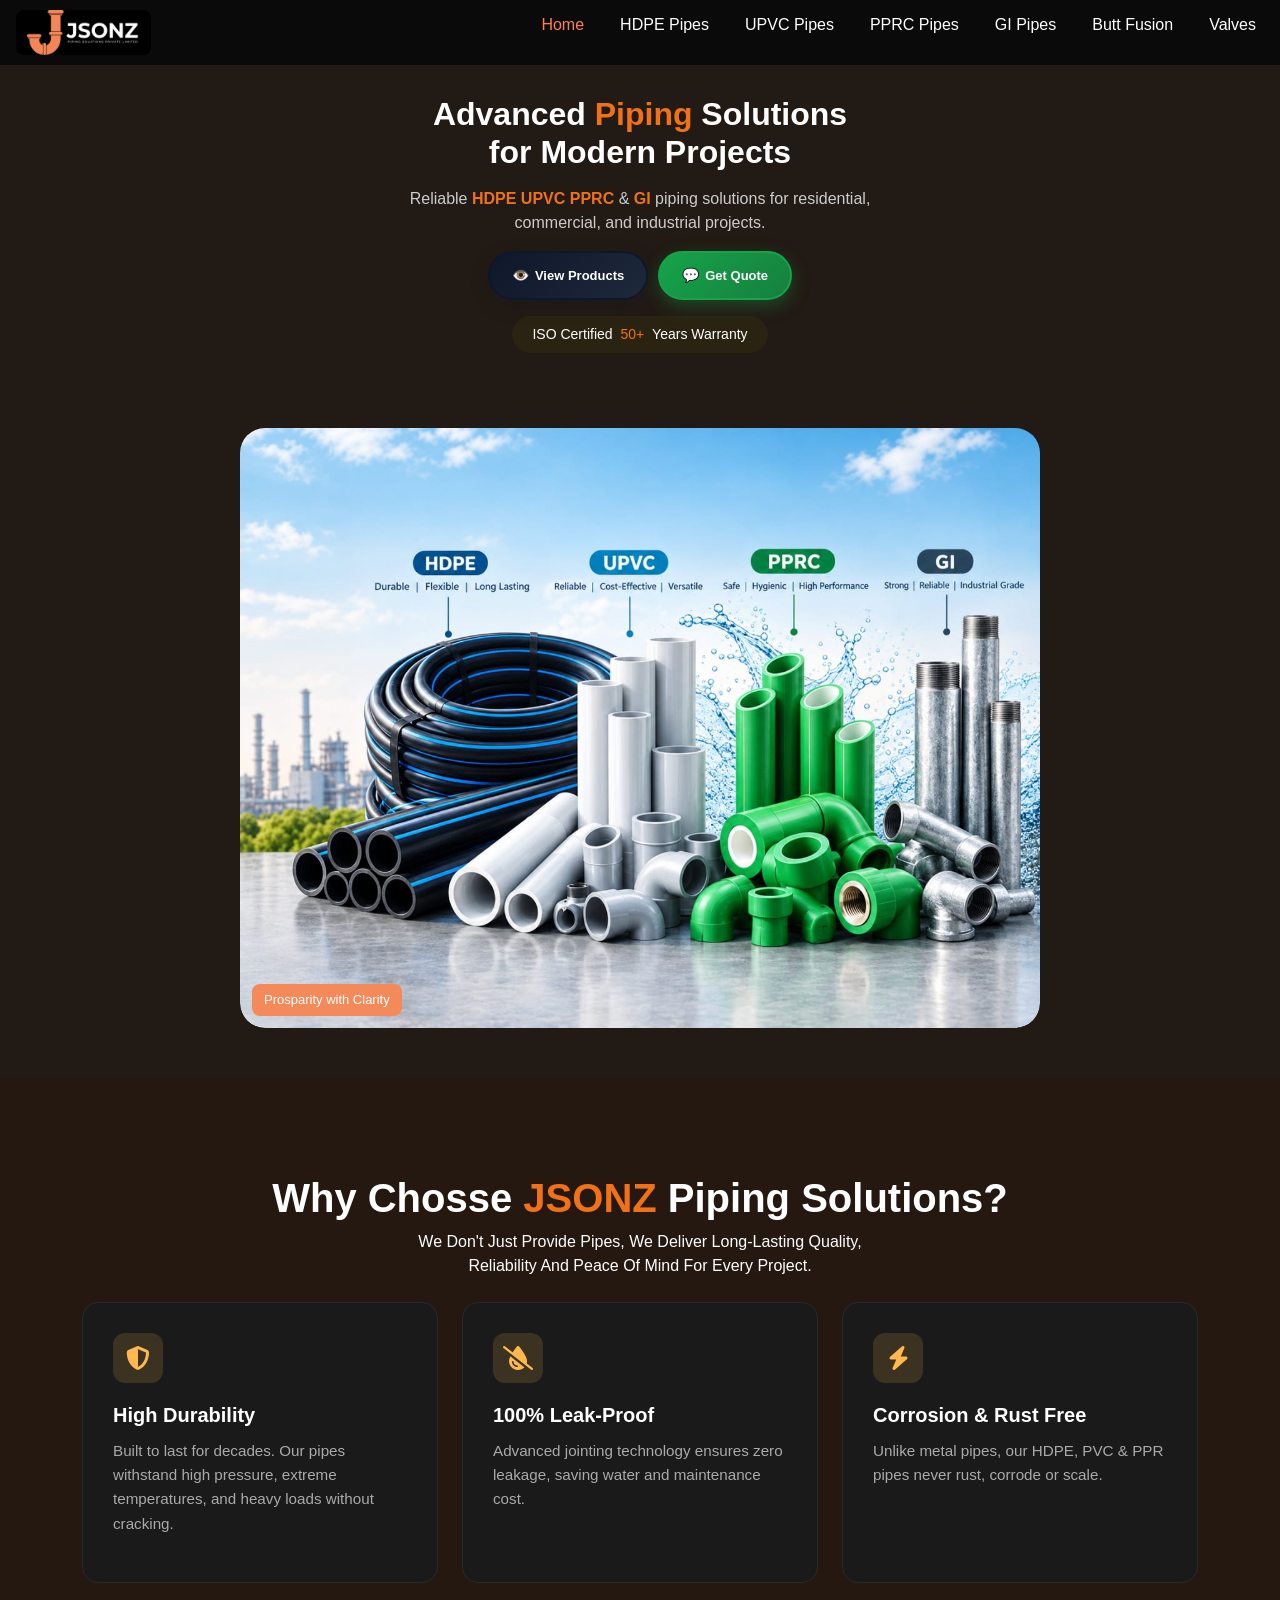
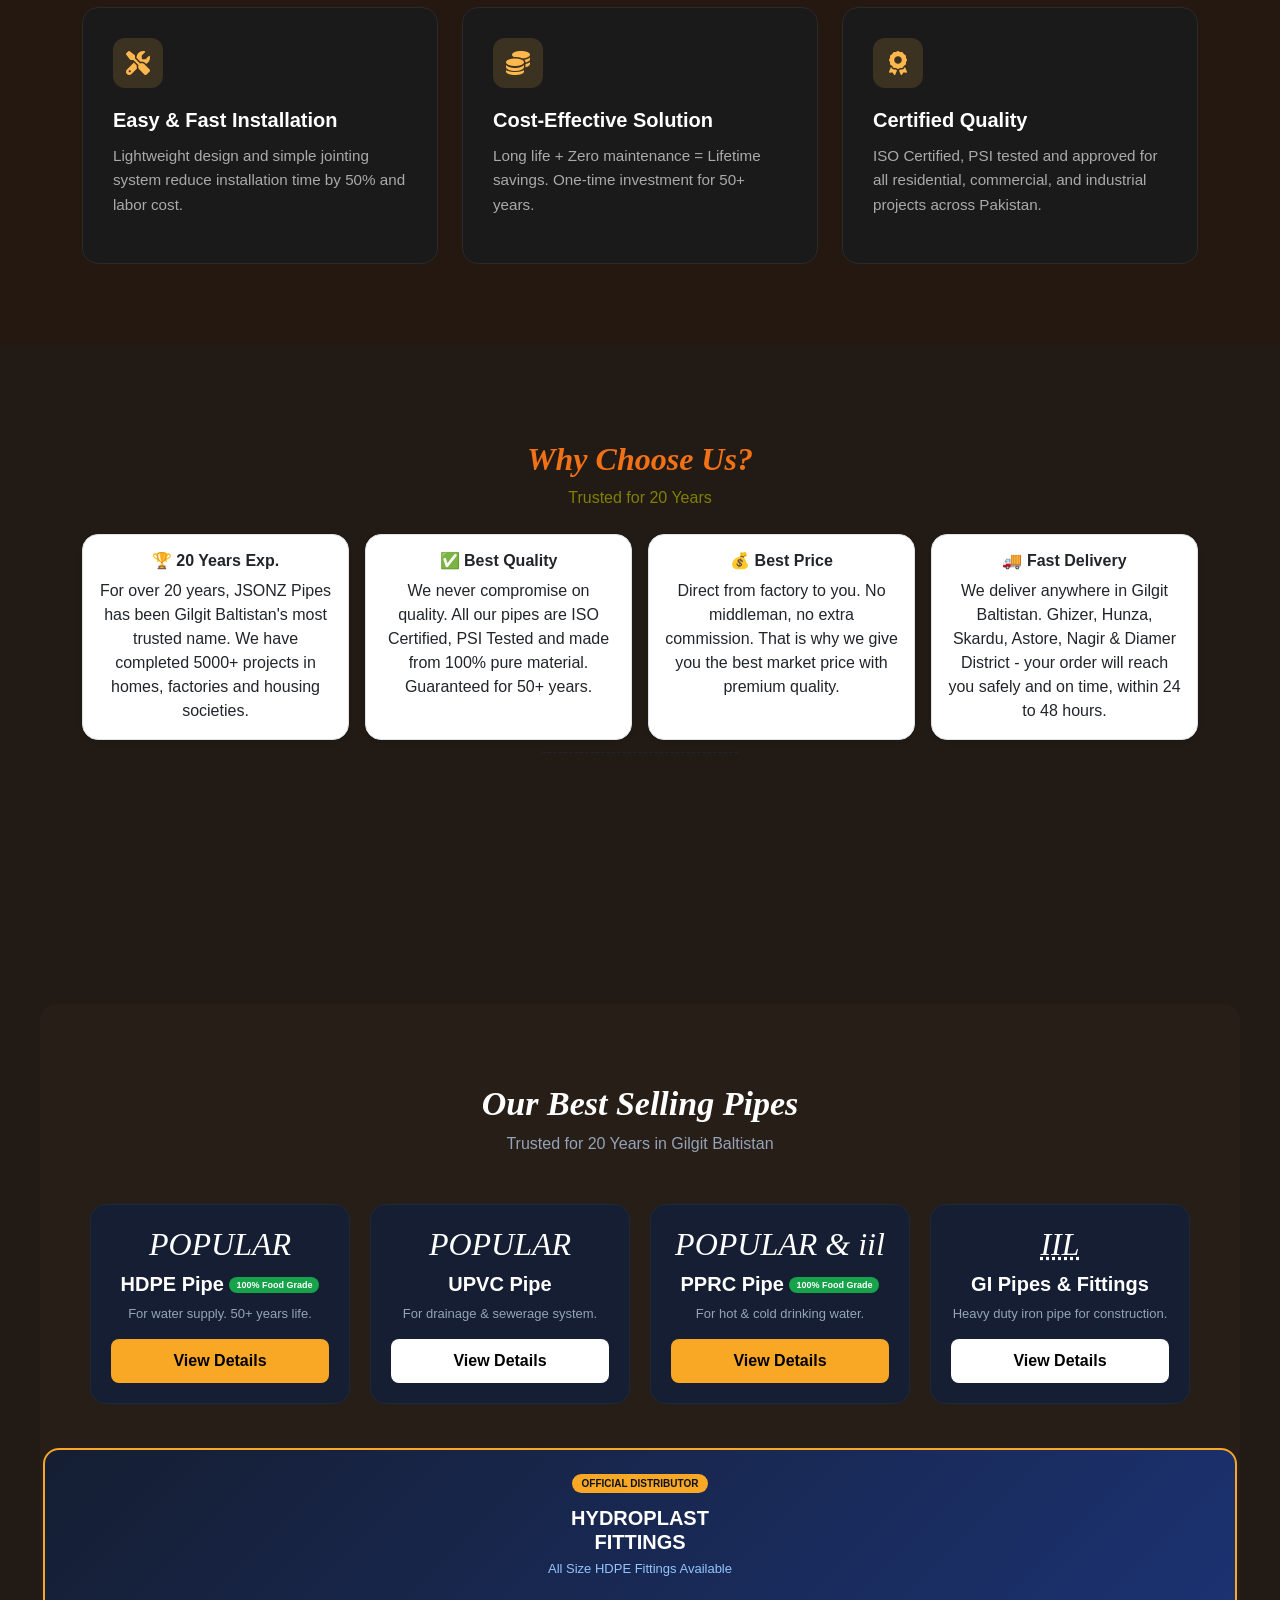
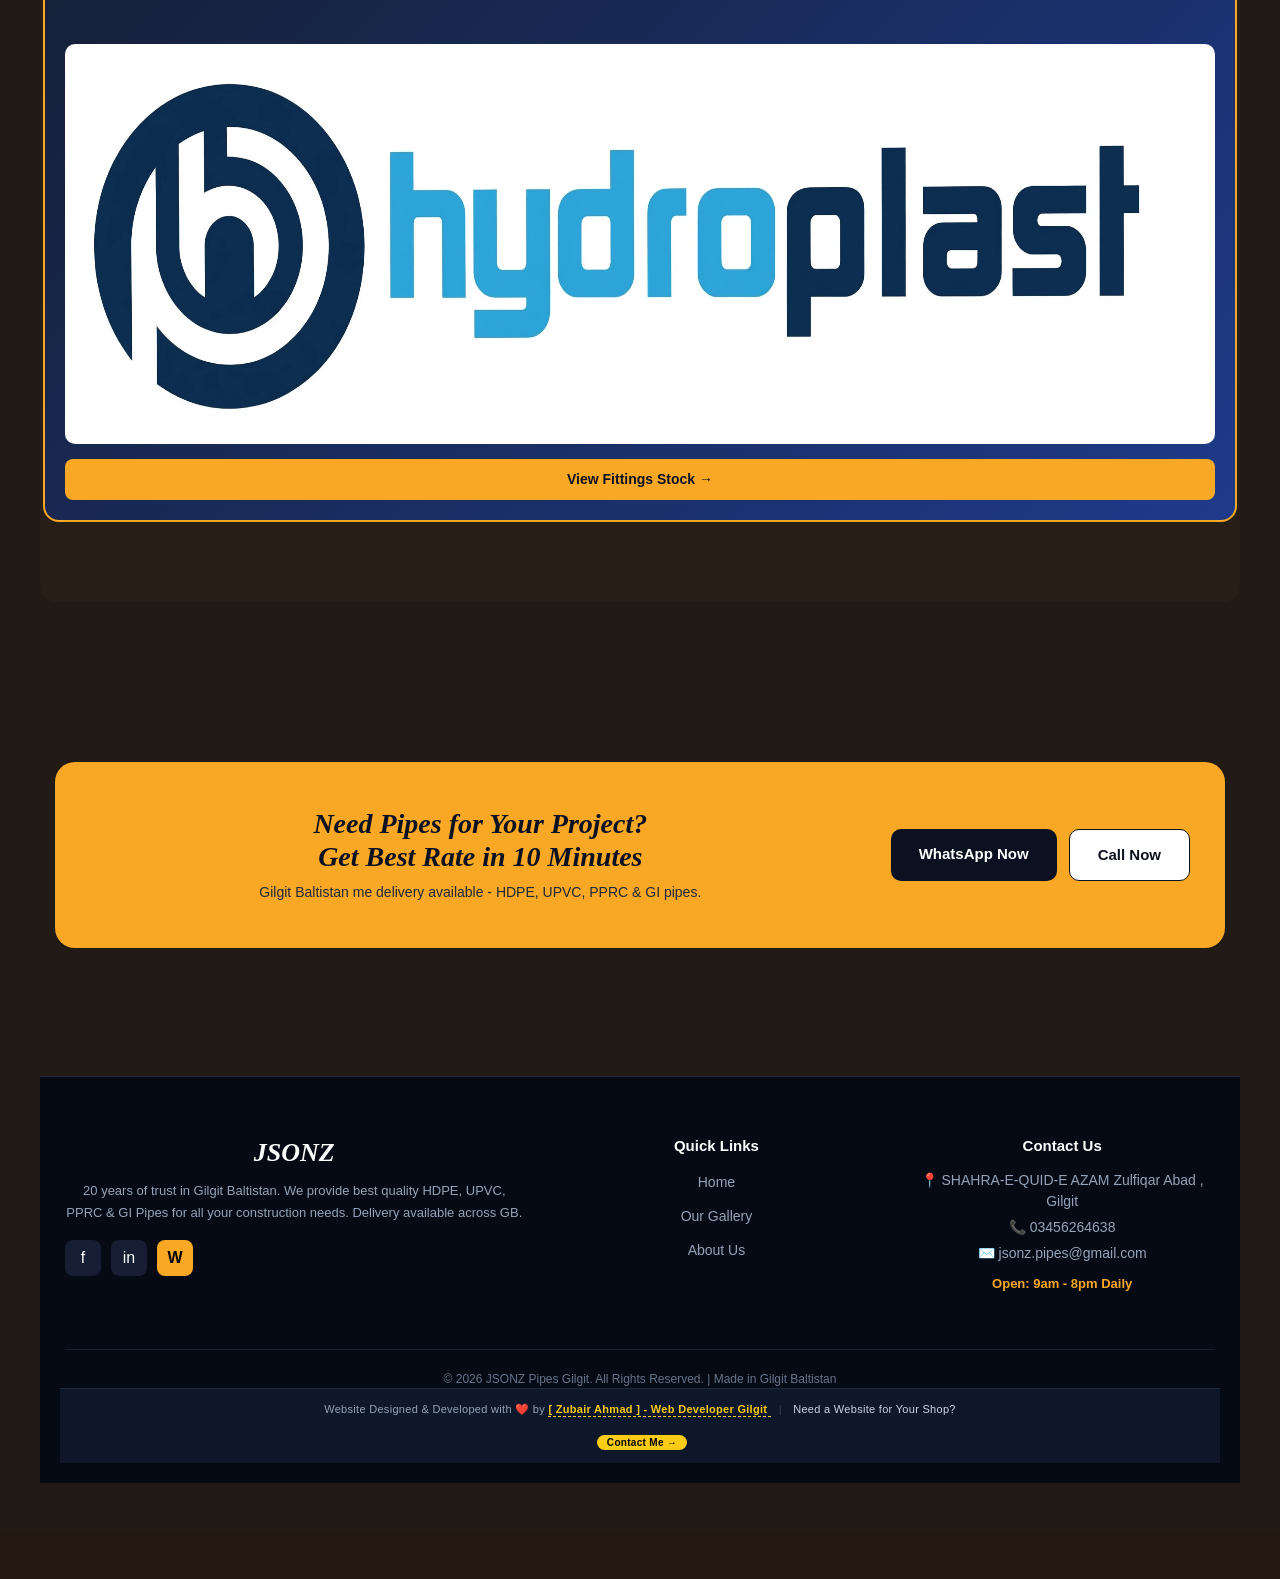
==== index.html @ 609b6e07 "fixed nav links and some images change" ====
<!DOCTYPE html>
<html lang="en">
<head>
  <meta charset="UTF-8">
  <meta name="viewport" content="width=device-width, initial-scale=1.0">
  <title>JSONZ Pipes - Advanced Piping Solutions Gilgit</title>
  <link href="https://cdn.jsdelivr.net/npm/bootstrap@5.3.8/dist/css/bootstrap.min.css" rel="stylesheet">
  <link rel="stylesheet" href="https://cdnjs.cloudflare.com/ajax/libs/font-awesome/6.5.1/css/all.min.css">
  <link rel="stylesheet" href="style.css">
</head>
<body>

  <!-- NAVBAR - FIXED -->
  <nav class="navbar">
    <div class="logo">
      <img src="images/logo2.jpg" alt="JSONZ Logo">
    </div>
    <button class="menu-btn" id="menuBtn">☰</button>
    <ul class="nav-links" id="navLinks">
      <li><a href="home-page.html" class="active">Home</a></li>
      <li><a href="HDPE.html">HDPE Pipes</a></li>
      <li><a href="UPVC.html">UPVC Pipes</a></li>
      <li><a href="pprc.html">PPRC Pipes</a></li>
      <li><a href="GI-pipes.html">GI Pipes</a></li>
      <li><a href="buttfussion.html">Butt Fusion</a></li>
      <li><a href="valves.html">Valves</a></li>
    </ul>
  </nav>

  <!-- HERO SECTION -->
  <main class="main1">
    <section class="hero-section text-center mx-auto">
      <h1>Advanced <span>Piping</span> Solutions <br> for Modern Projects</h1>
      <p class="lead" id="para">Reliable <span>HDPE UPVC PPRC</span> & <span>GI</span> piping solutions for residential, <br> commercial, and industrial projects.</p>
      
      <div class="btn-group">
        <a href="products.html" class="btn-view">View Products</a>
        <a href="https://wa.me/923456264638?text=Get%20Quote%20Gilgit" class="btn-quote">Get Quote</a>
      </div>

      <div class="sassland1">ISO Certified <span> 50+ </span> Years Warranty</div>

      <div class="hero-image-box mx-auto">
        <img src="/images/piping p.jpeg" alt="JSONZ Pipes" class="img-fluid">
        <span class="hero-badge">Prosparity with Clarity</span>
      </div>
    </section>
  </main>

  <!-- WHY CHOOSE JSONZ -->
  <section class="py-5" style="background-color: #241810;">
    <h1 class="my-heading text-center mt-5 ">Why Chosse <span>JSONZ </span> Piping Solutions?</h1>
    <p class="my-text text-center">We Don't Just Provide Pipes, We Deliver Long-Lasting Quality, <br>Reliability And Peace Of Mind For Every Project.</p>

    <div class="container mt-4">
      <div class="row g-4">
        <div class="col-md-6 col-lg-4"><div class="feature-card"><div class="icon-box"><i class="fa-solid fa-shield-halved"></i></div><h3>High Durability</h3><p>Built to last for decades. Our pipes withstand high pressure, extreme temperatures, and heavy loads without cracking.</p></div></div>
        <div class="col-md-6 col-lg-4"><div class="feature-card"><div class="icon-box"><i class="fa-solid fa-droplet-slash"></i></div><h3>100% Leak-Proof</h3><p>Advanced jointing technology ensures zero leakage, saving water and maintenance cost.</p>
      </div></div>

        <div class="col-md-6 col-lg-4"><div class="feature-card"><div class="icon-box"><i class="fa-solid fa-bolt"></i></div><h3>Corrosion & Rust Free</h3><p>Unlike metal pipes, our HDPE, PVC & PPR pipes never rust, corrode or scale.</p></div></div>
  
    <div class="col-md-6 col-lg-4">
      <div class="feature-card">
        <div class="icon-box"><i class="fa-solid fa-screwdriver-wrench"></i></div>
        <h3 class="text-start">Easy & Fast Installation</h3>
        <p class="text-start">Lightweight design and simple jointing system reduce installation time by 50% and labor cost.</p>
      </div>
    </div>

    <!-- Card 5 -->
    <div class="col-md-6 col-lg-4">
      <div class="feature-card">
        <div class="icon-box"><i class="fa-solid fa-coins"></i></div>
        <h3 class="text-start">Cost-Effective Solution</h3>
        <p class="text-start">Long life + Zero maintenance = Lifetime savings. One-time investment for 50+ years.</p>
      </div>
    </div>

    <!-- Card 6 -->
    <div class="col-md-6 col-lg-4">
      <div class="feature-card">
        <div class="icon-box"><i class="fa-solid fa-award"></i></div>
        <h3 class="text-start">Certified Quality</h3>
        <p class="text-start">ISO Certified, PSI tested and approved for all residential, commercial, and industrial projects across Pakistan.</p>
      </div>
    </div>

  </div>
</div>




    

<!-- WHY CHOOSE US - Ab bilkul iske neeche aayega -->
 <!-- <div class="p-3 mb-2 bg-body-secondary"> -->
  <main class="mainn">
    <section class="my-5 text-center  rounded-pill mx-auto ">
<div class="container mt-5">
  <div class="text-center mb-4">
    <h2 class="fw-bold" style="color: #f17116;">Why Choose Us?</h2>
    <p class="text-mute" style="color: olive;">Trusted for 20 Years</p>
  </div>
    <div class="row g-3 text-center">
    <div class="col-6 col-md-3"><div class="p-3 border rounded-4 shadow-sm bg-white h-100"><h6 style="font-weight: bold; font-family: inherit">🏆 20 Years Exp.</h6>For over 20 years, JSONZ Pipes has been Gilgit Baltistan's most trusted name. We have completed 5000+ projects in homes, factories and housing societies.</div></div>
    <div class="col-6 col-md-3"><div class="p-3 border rounded-4 shadow-sm bg-white h-100"><h6 style="font-weight: bold; font-family: inherit;">✅ Best Quality</h6>We never compromise on quality. All our pipes are ISO Certified, PSI Tested and made from 100% pure material. Guaranteed for 50+ years.</div></div>
    <div class="col-6 col-md-3"><div class="p-3 border rounded-4 shadow-sm bg-white h-100"><h6 style="font-weight: bold; font-family: inherit;"> 💰 Best Price</h6> Direct from factory to you. No middleman, no extra commission. That is why we give you the best market price with premium quality.</div></div>
    <div class="col-6 col-md-3" ><div class="p-3 border rounded-4 shadow-sm bg-white h-100"><h6 style="font-weight: bold; font-family: inherit;">🚚 Fast Delivery</h6>We deliver anywhere in Gilgit Baltistan. Ghizer, Hunza, Skardu, Astore, Nagir & Diamer District - your order will reach you safely and on time, within 24 to 48 hours.</div></div>
  </div>
</div>

</div> 
</div>
</div>

-------------------------------------
<div id="hello">

<!-- ======= JSONZ Products Section - DARK PREMIUM ======= -->
<div style="width:100%; display:block; clear:both;"></div>

<section style="width:100%; display:block; background:#271e17; padding:80px 0; clear:both; border-radius: 1em;">
  <div class="container" style="max-width:1200px; margin:auto; padding:0 15px;">
    <div class="text-center mb-5">
      <h2 style="font-weight:800; font-size:34px; color:#FFFFFF;">Our Best Selling Pipes</h2>
      <p style="color:#94A3B8;">Trusted for 20 Years in Gilgit Baltistan</p>
    </div>

    <div class="row g-4" style="display:flex; flex-wrap:wrap; gap:20px; justify-content:center;">
      
      <!-- 1. HDPE -->
      <div style="width:260px; background:#151E32; border:1px solid #1E293B; border-radius:16px; padding:20px; text-align:center;">
         <h2 style="color: white;">POPULAR</h2>
        <h5 style="font-weight:700; color:white;">HDPE Pipe <span style="background:#16A34A; color:white; font-size:9px; padding:3px 7px;
         border-radius:20px; vertical-align:middle;">100% Food Grade</span></h5>
        <p style="font-size:13px; color:#94A3B8;">For water supply. 50+ years life.</p>
        <a href="HDPE.html" style="background:#F9A825; padding:10px; display:block; text-decoration:none; color:black; border-radius:8px; font-weight:700; margin-top:15px;">View Details</a>
      </div>

      <!-- 2. PVC -->
      <div style="width:260px; background:#151E32; border:1px solid #1E293B; border-radius:16px; padding:20px; text-align:center;">
        <H2 style="color: white;">POPULAR</H2>
        <h5 style="font-weight:700; color:white;">UPVC Pipe</h5>
        <p style="font-size:13px; color:#94A3B8;">For drainage & sewerage system.</p>
        <a href="UPVC.html" style="background:#FFFFFF; padding:10px; display:block; text-decoration:none; color:black; border-radius:8px; font-weight:700; margin-top:15px;">View Details</a>
      </div>

      <!-- 3. PPR -->
      <div style="width:260px; background:#151E32; border:1px solid #1E293B; border-radius:16px; padding:20px; text-align:center;">
        <h2 style="color: white;">POPULAR & iil</h2>
        <h5 style="font-weight:700; color:white;">PPRC Pipe <span style="background:#16A34A; color:white; font-size:9px; padding:3px 7px; border-radius:20px; vertical-align:middle;">100% Food Grade</span></h5>
        <p style="font-size:13px; color:#94A3B8;">For hot & cold drinking water.</p>
        <a href="pprc.html" style="background:#F9A825; padding:10px; display:block; text-decoration:none; color:black; border-radius:8px; font-weight:700; margin-top:15px;">View Details</a>
      </div>

      <!-- 4. GI -->
      <div style="width:260px; background:#151E32; border:1px solid #1E293B; border-radius:16px; padding:20px; text-align:center;">
        <h2 style="color: white;"> <abbr title="International Industries Limited">IIL</abbr></h2>
        <h5 style="font-weight:700; color:white;"> GI Pipes & Fittings</h5>
        <p style="font-size:13px; color:#94A3B8;"> Heavy duty iron pipe for construction. <br> </p>
        <a href="GI-pipes.html" style="background:#FFFFFF; padding:10px; display:block; text-decoration:none; color:black; border-radius:8px; font-weight:700; margin-top:15px;">View Details</a>
        </div>

        <!-- ===== 5th Card - Hydroplast Distributor ===== -->
<div style="background:linear-gradient(135deg, #151E32, #1E3A8A); border:2px solid #F9A825; border-radius:16px; padding:20px; min-width:250px; flex:1;">
  <span style="background:#F9A825; color:#0B1120; padding:4px 10px; border-radius:20px; font-size:10px; font-weight:900;">OFFICIAL DISTRIBUTOR</span>
  <h3 style="color:white; margin:12px 0 5px 0; font-weight:900; font-size:20px;">HYDROPLAST<br>FITTINGS</h3>
  <p style="color:#93C5FD; font-size:13px; margin:0 0 15px 0;">All Size HDPE Fittings Available</p>
  
  <img src="/images/hydroplast logo.jpg" style="width:100%; border-radius:10px; margin-bottom:15px;">

  <a href="hydroplast.html" style="background:#F9A825; color:#0B1120; padding:10px 20px; border-radius:8px; text-decoration:none; font-weight:900; font-size:14px; display:block; text-align:center;">
    View Fittings Stock →
  </a>
</div>
      </div>

    </div>
  </div>

<!-- ======= JSONZ CTA Banner - Before Footer ======= -->
<section style="background:#F9A825; padding:45px 20px; margin:10rem 15px 0 15px; border-radius:20px;">
  <div style="max-width:1100px; margin:auto; display:flex; flex-wrap:wrap; align-items:center; justify-content:space-between; gap:20px;">
    
    <div style="flex:1; min-width:280px;">
      <h2 style="font-weight:900; font-size:28px; color:#0B1120; margin:0 0 8px 0; line-height:1.2;">
        Need Pipes for Your Project?<br>Get Best Rate in 10 Minutes
      </h2>
      <p style="color:#1F2937; font-size:14px; margin:0; font-weight:500;">
        Gilgit Baltistan me delivery available - HDPE, UPVC, PPRC & GI pipes.
      </p>
    </div>

    <div style="display:flex; gap:12px; flex-wrap:wrap;">
      <a href="https://wa.me/923456264638" target="_blank" style="background:#0B1120; color:white; padding:14px 28px; border-radius:10px; text-decoration:none; font-weight:700; font-size:15px; display:inline-block;">
        WhatsApp Now
      </a>
      <a href="tel:+923456264638" style="background:white; color:#0B1120; padding:14px 28px; border-radius:10px; text-decoration:none; font-weight:700; font-size:15px; display:inline-block; border:1px solid #0B1120;">
        Call Now
      </a>
    </div>

  </div>
</section>


 <!-- ======= JSONZ FOOTER - Final ======= -->
<footer style="background:#060A14; padding:60px 20px 20px 20px; margin-top:8rem; border-top:1px solid #1E293B;">
  <div style="max-width:1150px; margin:auto; display:flex; flex-wrap:wrap; gap:40px; justify-content:space-between;">
    
    <!-- 1. Logo & About -->
    <div style="flex:1.5; min-width:280px;">
      <h2 style="color:white; font-weight:900; font-size:26px; margin:0;">JSONZ<span style="color:#F9A825;"></span></h2>
      <p style="color:#94A3B8; font-size:13px; margin-top:12px; line-height:1.7;">
        20 years of trust in Gilgit Baltistan. We provide best quality HDPE, UPVC, PPRC & GI Pipes for all your construction needs. Delivery available across GB.
      </p>
      <div style="margin-top:15px; display:flex; gap:10px;">
        <a href="#" style="width:36px; height:36px; background:#151E32; border-radius:8px; display:flex; align-items:center; justify-content:center; color:white; text-decoration:none;">f</a>
        <a href="#" style="width:36px; height:36px; background:#151E32; border-radius:8px; display:flex; align-items:center; justify-content:center; color:white; text-decoration:none;">in</a>
        <a href="https://wa.me/923456264638" style="width:36px; height:36px; background:#F9A825; border-radius:8px; display:flex; align-items:center; justify-content:center; color:black; text-decoration:none; font-weight:bold;">W</a>
      </div>
    </div>

    <!-- 2. Quick Links -->
    <div style="flex:1; min-width:150px;">
      <h4 style="color:white; font-weight:700; font-size:15px; margin-bottom:15px;">Quick Links</h4>
      <ul style="list-style:none; padding:0; margin:0;">
        <li style="margin-bottom:10px;"><a href="home-page.html" style="color:#94A3B8; text-decoration:none; font-size:14px;">Home</a></li>

        <li style="margin-bottom:10px;"><a href="ourgellery.html" style="color:#94A3B8; text-decoration:none; font-size:14px;">Our Gallery</a></li>
        <li style="margin-bottom:10px;"><a href="aboutus.html" style="color:#94A3B8; text-decoration:none; font-size:14px;">About Us</a></li>
      </ul>
    </div>

    <!-- 3. Contact -->
    <div style="flex:1; min-width:200px;">
      <h4 style="color:white; font-weight:700; font-size:15px; margin-bottom:15px;">Contact Us</h4>
      <p style="color:#94A3B8; font-size:14px; margin:5px 0;">📍 SHAHRA-E-QUID-E AZAM Zulfiqar Abad , Gilgit</p>
      <p style="color:#94A3B8; font-size:14px; margin:5px 0;">📞 03456264638</p>
      <p style="color:#94A3B8; font-size:14px; margin:5px 0;">✉️ jsonz.pipes@gmail.com</p>
      <p style="color:#F9A825; font-size:13px; margin-top:10px; font-weight:600;">Open: 9am - 8pm Daily</p>
    </div>

  </div>

  <!-- Bottom Copyright -->
  <div style="max-width:1150px; margin:40px auto 0 auto; padding-top:20px; border-top:1px solid #151E32; text-align:center;">
    <p style="color:#64748B; font-size:12px; margin:0;">© 2026 JSONZ Pipes Gilgit. All Rights Reserved. | Made in Gilgit Baltistan</p>
  </div>
  <!-- DEVELOPER CREDIT - PROFESSIONAL & SMALL - J SONS TRADERS -->
<div style="background:#0f172a; border-top:1px solid #1e293b; padding:12px 20px; text-align:center; font-family:Inter,sans-serif;">
  
  <p style="font-size:11px; color:#94a3b8; margin:0; letter-spacing:0.3px;">
    Website Designed & Developed with ❤️ by 
    <a href="https://wa.me/923554397996" target="_blank" style="color:#facc15; font-weight:800; text-decoration:none; border-bottom:1px dashed #facc15; padding-bottom:1px;">
      [ Zubair Ahmad ] - Web Developer Gilgit
    </a>
    <span style="margin:0 8px; color:#334155;">|</span>
    <span style="color:#cbd5e1;">Need a Website for Your Shop? 
      <br><br>
      <a href="https://wa.me/923554397996?text=Hellow%20Brother%20i%20need%20a%20%20responsive%20website%20%20" target="_blank" style="background:#facc15; color:black; padding:2px 10px; border-radius:20px; font-size:10px; font-weight:900; text-decoration:none; margin-left:4px;">
      Contact Me →
      </a>
    </span>
  </p>

</div>
</footer>
 </section>



  <script src="script.js"></script>
</body>
</html>
---- style.css ----
* {
  margin: 0;
  padding: 0;
  box-sizing: border-box;
}
html,
body {
    margin: 0;
    padding: 0;
    width: 100%;
    overflow-x: hidden;
}

body {
  font-family: Arial, sans-serif;
}




* {
  margin: 0;
  padding: 0;
  box-sizing: border-box;
}

body {
  padding-top: 65px; /* YE LINE SAB SE IMPORTANT HAI - Hero ko navbar se chipkayegi */
}



.logo img {
  height: 45px;
  width: auto;
  border-radius: 10px;
  margin-top: -1px;
}

.menu-btn {
  background: none;
  border: none;
  color: white;
  font-size: 30px;
  cursor: pointer;
}

/* Mobile menu */
.nav-links {
  display: none;
  position: absolute;
  top: 65px;
  left: 0;
  width: 100%;
  background-color: #333;
  list-style: none;
}

.nav-links li {
  text-align: center;
}

.nav-links a {
  display: block;
  padding: 15px;
  color: white;
  text-decoration: none;
}

.nav-links.active {
  display: block;
}

.hero {
  margin-top: 0; /* Mobile pe ab gap nahi aayega */
  background: white;
  min-height: 400px;
}

@media (min-width: 768px) {
  .menu-btn {
    display: none;
  }
  .nav-links {
    display: flex;
    position: static;
    width: auto;
    background: none;
    gap: 25px;
  }
  .nav-links a {
    padding: 8px;
  }
  .nav-links a:hover {
    color: #8b551f;
  }
}






h2{
    font-family: serif;
    font-style: oblique;
    /* margin-top: -10px; */
    

}


















       /* ===== RESET ===== */
* { margin: 0;
   padding: 0;
    box-sizing: border-box; }
html, body { width: 100%;
   overflow-x: hidden; }
body { font-family: Arial, sans-serif; 
  padding-top: 65px; 
  background: #fff; }

/* ===== NAVBAR - 100% MOBILE FIX ===== */
.navbar {
  height: 65px; width: 100%;
  background: #0a0a0a;
  display: flex; justify-content: space-between; align-items: center;
  position: fixed; top: 0; left: 0; z-index: 9999;
  padding: 0 16px;
}
.logo img 
{ height: 45px;
   width: auto; 
   border-radius: 8px;
    display: block; }
.menu-btn { background: none; border: none; color: white; font-size: 28px; cursor: pointer; }
.nav-links {
  display: none; position: absolute; top: 65px; left: 0;
  width: 100%; background: #1a1a1a; list-style: none; flex-direction: column;
  z-index: 9999 !important;
}
.nav-links.active { display: flex; }
.nav-links a { display: block; padding: 15px; color: white; text-decoration: none; text-align: center; border-bottom: 1px solid #2a2a2a; }
.nav-links a.active { color: coral; }

/* Desktop Navbar */
@media (min-width: 768px) {
  .menu-btn { display: none; }
  .nav-links { display: flex; position: static; width: auto; background: none; flex-direction: row; gap: 20px; }
  .nav-links a { border: none; padding: 8px; }
  .nav-links a:hover { color: #f17116; }
}

/* ===== HERO SECTION - NO GAP ===== */
.main1 { background: #221a14; padding: 30px 15px 50px 15px; }
.hero-section h1 { color: white; font-weight: 800; font-size: 32px; line-height: 1.2; }
.hero-section h1 span { color: #f17116; }
.hero-section .lead { color: #ccc; font-size: 16px; margin-top: 15px; }
.hero-section .lead span { color: #f17116; font-weight: 700; }

.btn-group { display: flex; gap: 12px; justify-content: center; margin: 20px 0; flex-wrap: wrap; }
.btn-view { background: white;
   color: #0a0a0a; 
   padding: 12px 24px;
    border-radius: 50px;
     text-decoration: none;
      font-weight: 700;
      z-index: 1;
    
    }
.btn-quote { background: #16a34a; 
  color: white;
   padding: 12px 24px; 
   border-radius: 50px; 
   text-decoration: none; 
   font-weight: 700; 
   z-index: 1;
  
  }

.sassland1 { color: white; background: #2a2312; width: fit-content; margin: 15px auto; padding: 8px 20px; border-radius: 20px; font-size: 14px; }
.sassland1 span { color: #f17116; margin: 0 4px; }

.hero-image-box { width: 90%; max-width: 800px; border-radius: 25px; overflow: hidden; position: relative; margin-top: 25px; }
.hero-image-box img { width: 100%; height: auto; display: block; border-radius: 25px; }
.hero-badge { position: absolute; bottom: 12px; left: 12px; background: #f48a5a; color: white; padding: 6px 12px; border-radius: 8px; font-size: 13px; }

/* Mobile Buttons Full Width */
@media (max-width: 768px) {
  .btn-group { flex-direction: column; padding: 0 10px; }
  .btn-view, .btn-quote { width: 100%; justify-content: center; text-align: center; }
  .hero-section h1 { font-size: 26px; }
  #para { font-size: 14px; }
}

/* ===== FEATURE CARDS ===== */
.feature-card { background: #1a1a1a; border: 1px solid #2a2a2a; border-radius: 16px; padding: 25px; height: 100%; }
.icon-box { width: 50px; height: 50px; background: rgba(255,184,77,0.15); border-radius: 12px; display: flex; align-items: center; justify-content: center; margin-bottom: 15px; }
.icon-box i { color: #ffb84d; font-size: 22px; }
.feature-card h3 { color: white; font-size: 18px; font-weight: 700; }
.feature-card p { color: #aaa; font-size: 14px; margin-top: 8px; }
.my-heading { font-weight: 800;
 } 
.my-heading span { color: #f17116; }
.my-heading p{
  color: white;
}
































       /* --------------------------------------------------------------------------------------------------------------------- */
       @media (max-width:768px){
    /* Pura navbar thoda center me */
    .nav-container, nav .container, header .container{
      padding-left:6px !important;
      padding-right:16px !important;
      width:100% !important;
      box-sizing:border-box !important;
    }

    /* LOGO LEFT */
    .logo, .brand, .navbar-brand{
      margin-left:2px !important;
    }

    /* HAMBURGER RIGHT SE 12px ANDAR */
    .hamburger, .navbar-toggler, .menu-btn, .nav-toggle{
      margin-right:12px !important;
      transform:translateX(-6px) !important;
    }
  }

  @media (max-width:768px){
    #para{
      font-size: 10px;
    }







  }






  /* BUTTONS - MOBILE PREMIUM */
  .btn-group{
    display:flex; 
    gap:10px; 
    flex-wrap:wrap; 
    justify-content:center;
    margin:16px 0;
  }
  .btn-view{
    background: linear-gradient(135deg, #0f172a, #1e293b);
    color:white;
    padding:12px 22px;
    border-radius:50px;
    text-decoration:none;
    font-weight:800;
    font-size:13px;
    border:2.5px solid #0f172a;
    box-shadow:0 6px 18px rgba(15,23,42,0.25);
    display:inline-flex;
    align-items:center;
    gap:6px;
    transition:0.2s;
  }
  .btn-view:hover{
    transform:translateY(-2px);
    box-shadow:0 8px 24px rgba(15,23,42,0.35);
  }
  .btn-quote{
    background: linear-gradient(135deg, #16a34a, #15803d);
    color:white;
    padding:12px 22px;
    border-radius:50px;
    text-decoration:none;
    font-weight:800;
    font-size:13px;
    border:2.5px solid #16a34a;
    box-shadow:0 6px 18px rgba(22,163,74,0.35);
    display:inline-flex;
    align-items:center;
    gap:6px;
    transition:0.2s;
  }
  .btn-quote:hover{
    transform:translateY(-2px);
    box-shadow:0 8px 24px rgba(22,163,74,0.45);
  }
  .btn-quote::before{
    content:"💬";
    font-size:14px;
  }
  .btn-view::before{
    content:"👁️";
    font-size:14px;
  }

  @media (max-width:768px){
    .btn-group{
      flex-direction:column !important;
      width:100% !important;
      padding:0 10px !important;
      box-sizing:border-box !important;
    }
    .btn-view, .btn-quote{
      width:100% !important;
      justify-content:center !important;
      padding:14px 20px !important;
      font-size:14px !important;
      border-radius:14px !important;
      border:2px solid !important;
    }
    .btn-view{
      background:white !important;
      color:#0f172a !important;
      border-color:#0f172a !important;
      box-shadow:0 4px 14px rgba(0,0,0,0.12) !important;
    }
    .btn-quote{
      background:linear-gradient(90deg, #16a34a, #15803d) !important;
      border-color:#16a34a !important;
      color:white !important;
      box-shadow:0 6px 18px rgba(22,163,74,0.3) !important;
    }
  }

   
      img{
        width: 950px;
        height: 400px;
        margin-top: 50px;
        
      }
      .mt-n1{
         margin-top:35rem !important;
         margin-left: -28rem;
         position: absolute;
         z-index: 1;
         font-size: 0.5em;
        
        
      }
      
       .feature-card {
      background: #1a1a1a;
      border: 1px solid #2a2a2a;
      border-radius: 16px;
      padding: 30px;
      height: 100%;
      transition: all 0.3s ease;
      
    }
    .feature-card:hover {
      transform: translateY(-5px);
      border-color: #ffb84d;
    }
    .icon-box {
      width: 50px;
      height: 50px;
      background: rgba(255, 184, 77, 0.15);
      border-radius: 12px;
      display: flex;
      align-items: center;
      justify-content: center;
      margin-bottom: 20px;
    }
    .icon-box i {
      font-size: 24px;
      color: #ffb84d;
    }
    .feature-card h3 {
      font-size: 1.25rem;
      font-weight: 700;
      color: #fff;
      margin-bottom: 12px;
    }
    .feature-card p {
      color: #aaa;
      font-size: 0.95rem;
      line-height: 1.6;
    }
    .container{
      margin-top: 50px;
    
    }
   
      

    
    .container2{
      margin-top: 50px;
      width: 1100px;
    }
  .feature-card2{
    background-color:hsl(0deg 0% 13.33%);
    text-align: left;
    padding-left: 15px;
    padding-top: 20px;
    color: white;
    overflow: none;
    height: 590px;
    border-radius: 15px;
  }
      .sassland2{
      color: #f17116;
      background-color: #2a2312;
      display: flex;
      justify-self: center;
      padding: 5px 50px;
      border-radius: 10px;
      color: white;
      margin-top: 30px;
       border: 1px solid #ffb84d;
  
    
    }
      .feature-card3{
    background-color:hsl(24.38deg 41.03% 15.29%);
    text-align: left;
    padding-left: 15px;
    color: white;
    overflow: none;
     height: 590px; 
    border-radius: 15px;
  }
       .sassland3{
      color: white;
      background-color:hsl(24.58deg 94.98% 53.14%);
      display: flex;
      justify-self: center;
      padding: 10px 50px;
      border-radius: 10px;
      color: white;
      margin-top: 20px;
       border: 1px solid #ffb84d;
  
    
    }
    .feature-card4{
    background-color:hsl(0deg 0% 13.33%);
    text-align: left;
    padding-left: 15px;
    padding-top: 20px;
    color: white;
    overflow: none;
    height: 590px;
    border-radius: 15px;
  }
   .sassland2{
      color: #f17116;
      background-color: #2a2312;
      display: flex;
      justify-self: center;
      padding: 10px 50px;
      border-radius: 10px;
      color: white;
      margin-top: 30px;
       border: 1px solid #ffb84d;
  
    
    }
       .btn-orange2{
      background-color: #ff7a00;
      color:black;
      border-radius: 30px;
      padding: 8px 20px;
      font-weight: 600;
      border: none;
      margin-right: 100px;
      margin-top: 20px;
    }
     .main3{
      background-color: hsl(0deg 0% 12.55%);
      /* position: relative; */
      display: flex;
      justify-self: center;
      

    }
    .secound{
    display: flex; 
    text-align: left;
     display: block;
      justify-self: center;
      align-items: center;
      align-self: center;
      
    
    }
    

  .w-75 { width: 75% !important; }
  @media (min-width: 768px) {
    .w-md-50 { width: 50% !important; }
  }
    .my-heading {
    color: black !important;
  }

  .my-heading, .my-text {
    color: black !important;
  }

  /* Desktop pe dono White */
  @media (min-width: 768px) {
    .my-heading, .my-text {
      color: white !important;
    }
  }
  .mainn{
    background-color:#221a14;
    position: relative;
    display: flex;
    margin-top: 80px;
  }
  #hello{
    margin-top: 15rem;
  }
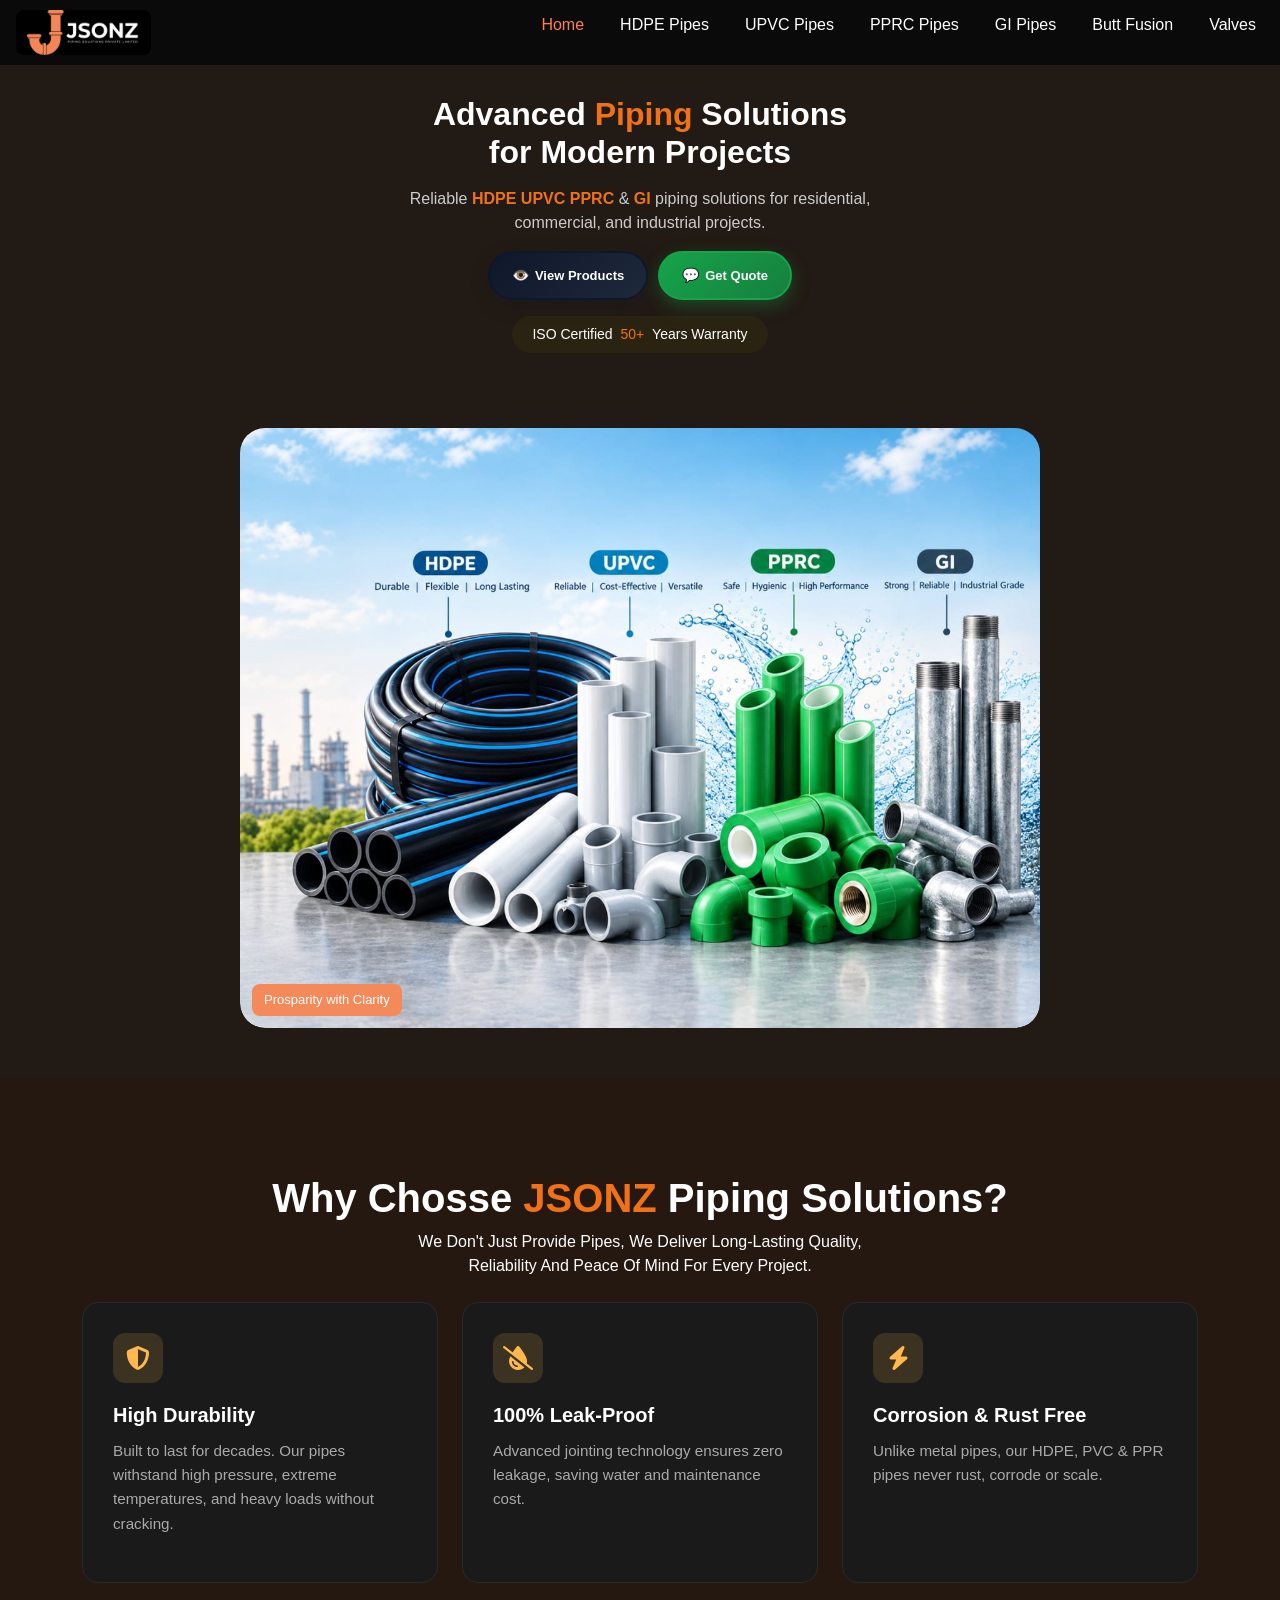
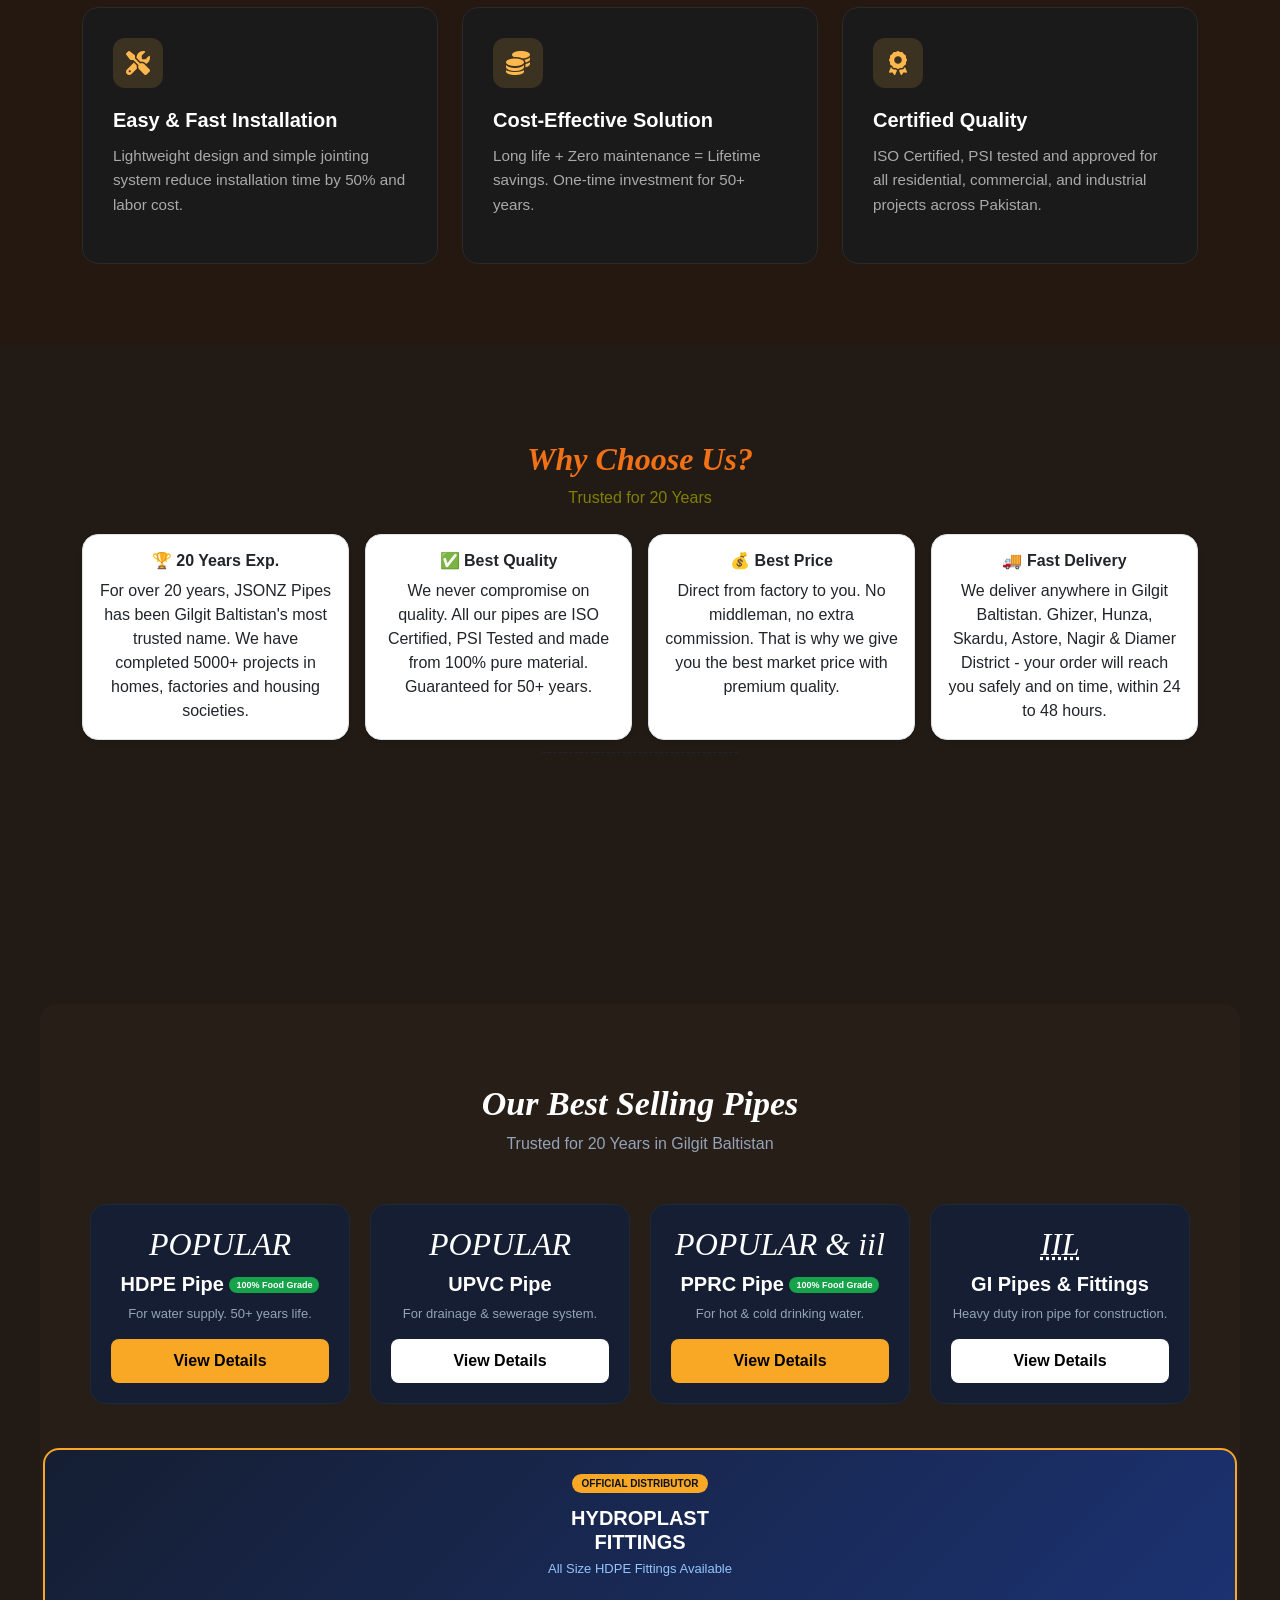
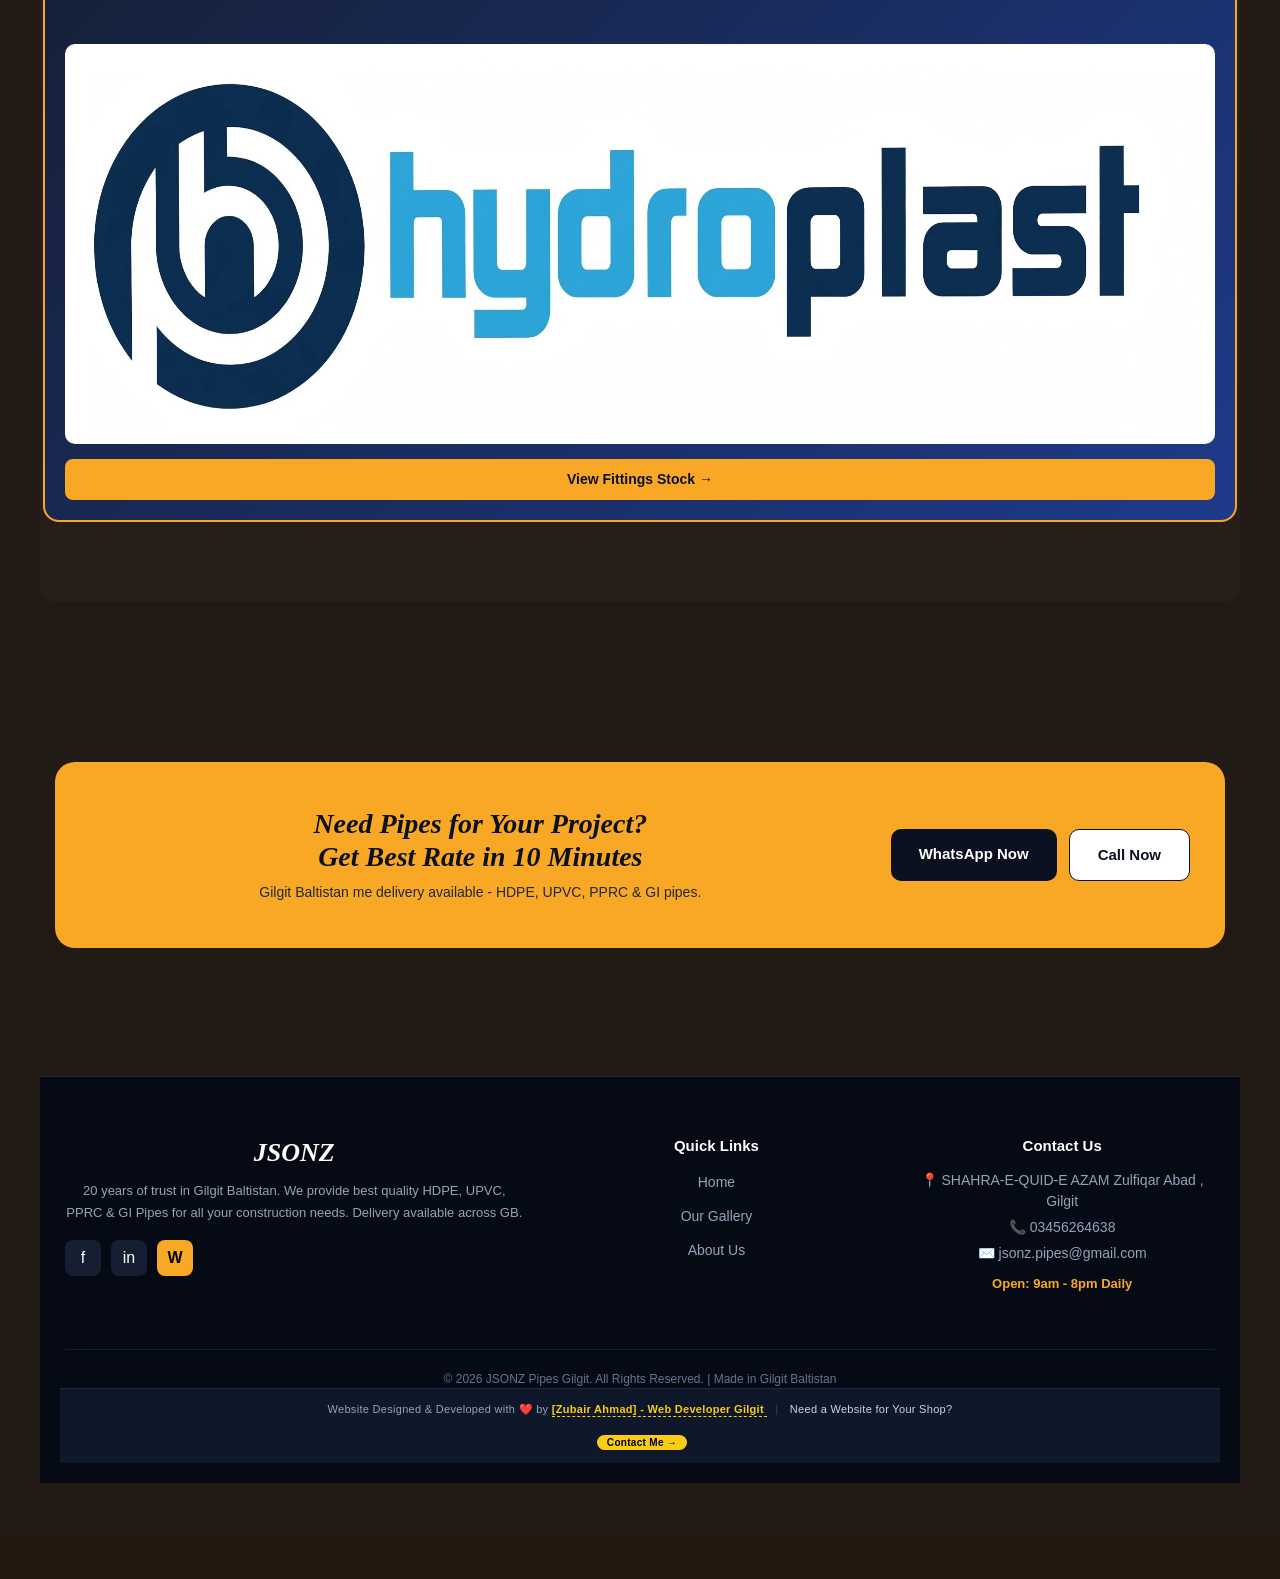
==== commit 64ca2086: "Fix image paths and update developer credit format" ====
--- a/index.html
+++ b/index.html
@@ -43,7 +43,7 @@
       <div class="sassland1">ISO Certified <span> 50+ </span> Years Warranty</div>
 
       <div class="hero-image-box mx-auto">
-        <img src="/images/piping p.jpeg" alt="JSONZ Pipes" class="img-fluid">
+        <img src="images/piping p.jpeg" alt="JSONZ Pipes" class="img-fluid">
         <span class="hero-badge">Prosparity with Clarity</span>
       </div>
     </section>
@@ -171,7 +171,7 @@
   <h3 style="color:white; margin:12px 0 5px 0; font-weight:900; font-size:20px;">HYDROPLAST<br>FITTINGS</h3>
   <p style="color:#93C5FD; font-size:13px; margin:0 0 15px 0;">All Size HDPE Fittings Available</p>
   
-  <img src="/images/hydroplast logo.jpg" style="width:100%; border-radius:10px; margin-bottom:15px;">
+  <img src="images/hydroplast logo.jpg" style="width:100%; border-radius:10px; margin-bottom:15px;">
 
   <a href="hydroplast.html" style="background:#F9A825; color:#0B1120; padding:10px 20px; border-radius:8px; text-decoration:none; font-weight:900; font-size:14px; display:block; text-align:center;">
     View Fittings Stock →
@@ -257,7 +257,7 @@
   <p style="font-size:11px; color:#94a3b8; margin:0; letter-spacing:0.3px;">
     Website Designed & Developed with ❤️ by 
     <a href="https://wa.me/923554397996" target="_blank" style="color:#facc15; font-weight:800; text-decoration:none; border-bottom:1px dashed #facc15; padding-bottom:1px;">
-      [ Zubair Ahmad ] - Web Developer Gilgit
+      [Zubair Ahmad] - Web Developer Gilgit
     </a>
     <span style="margin:0 8px; color:#334155;">|</span>
     <span style="color:#cbd5e1;">Need a Website for Your Shop? 
@@ -276,4 +276,4 @@
 
   <script src="script.js"></script>
 </body>
-</html>+</html>
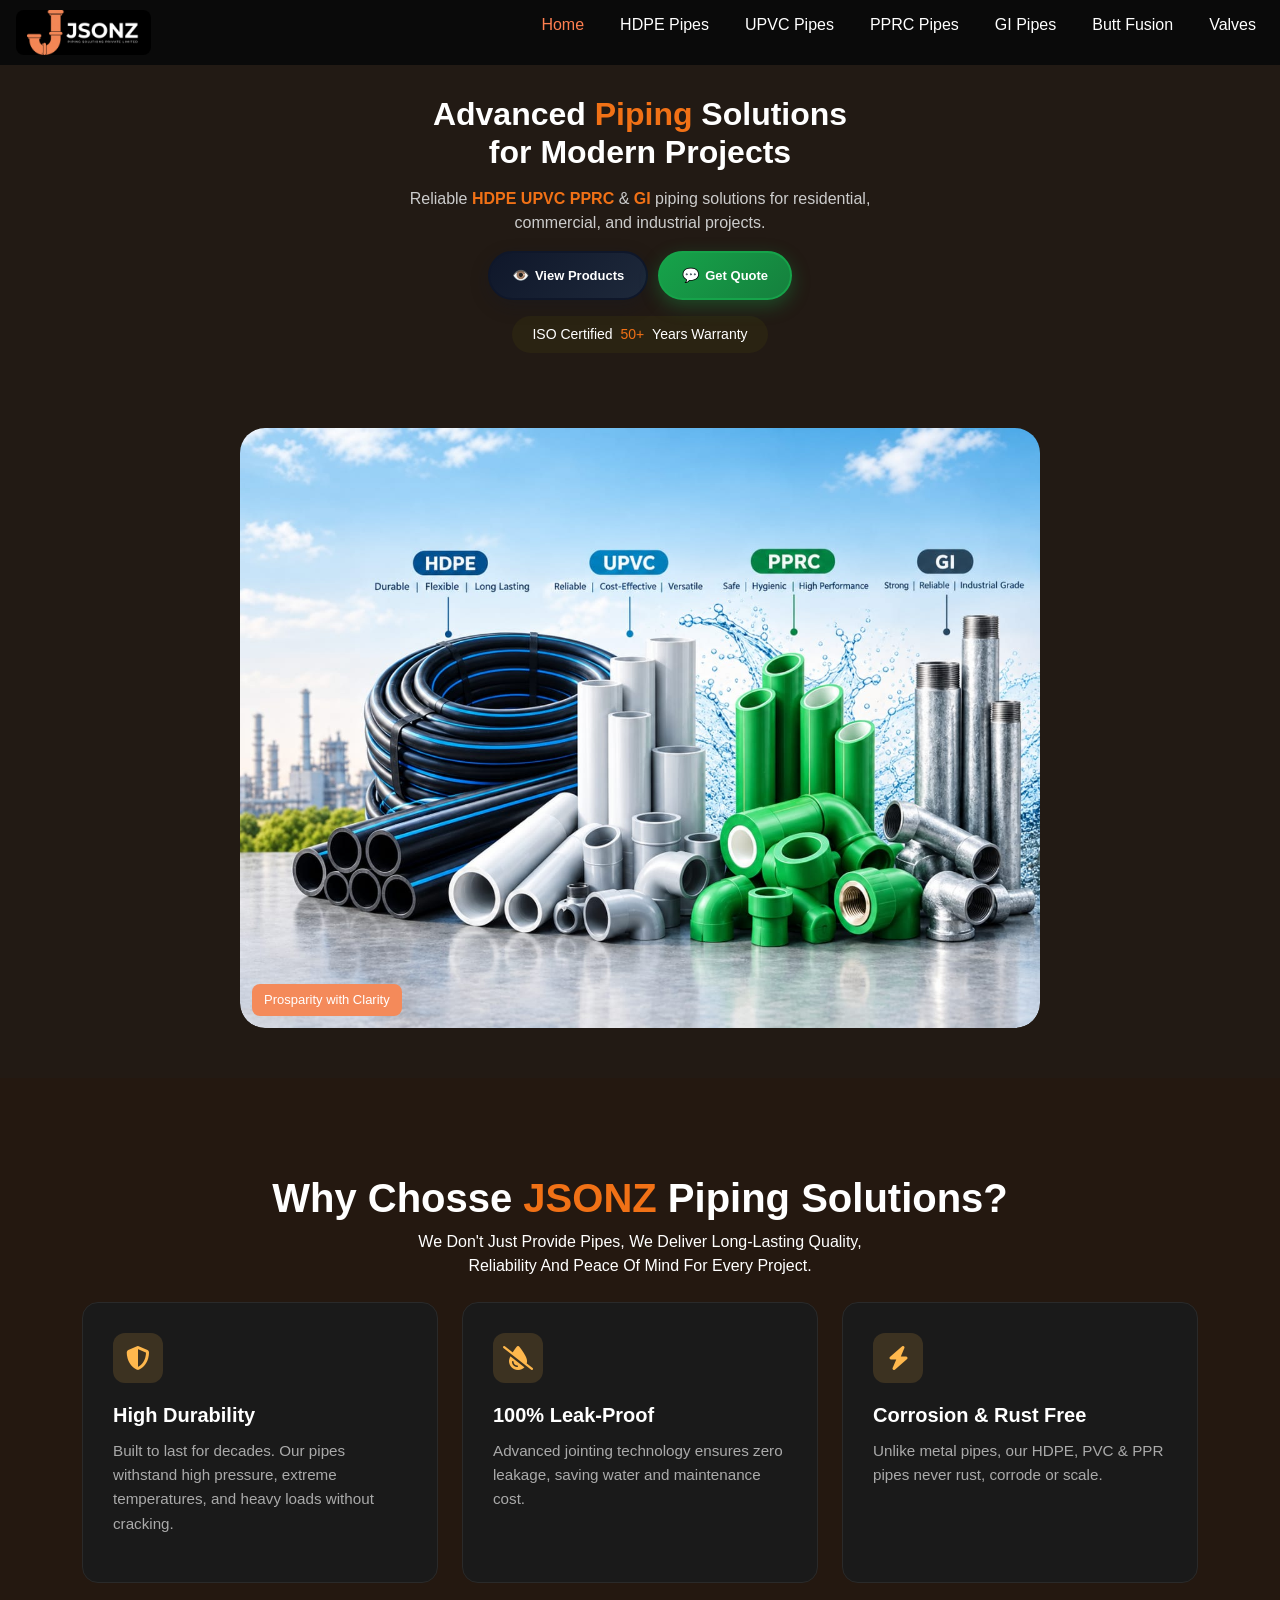
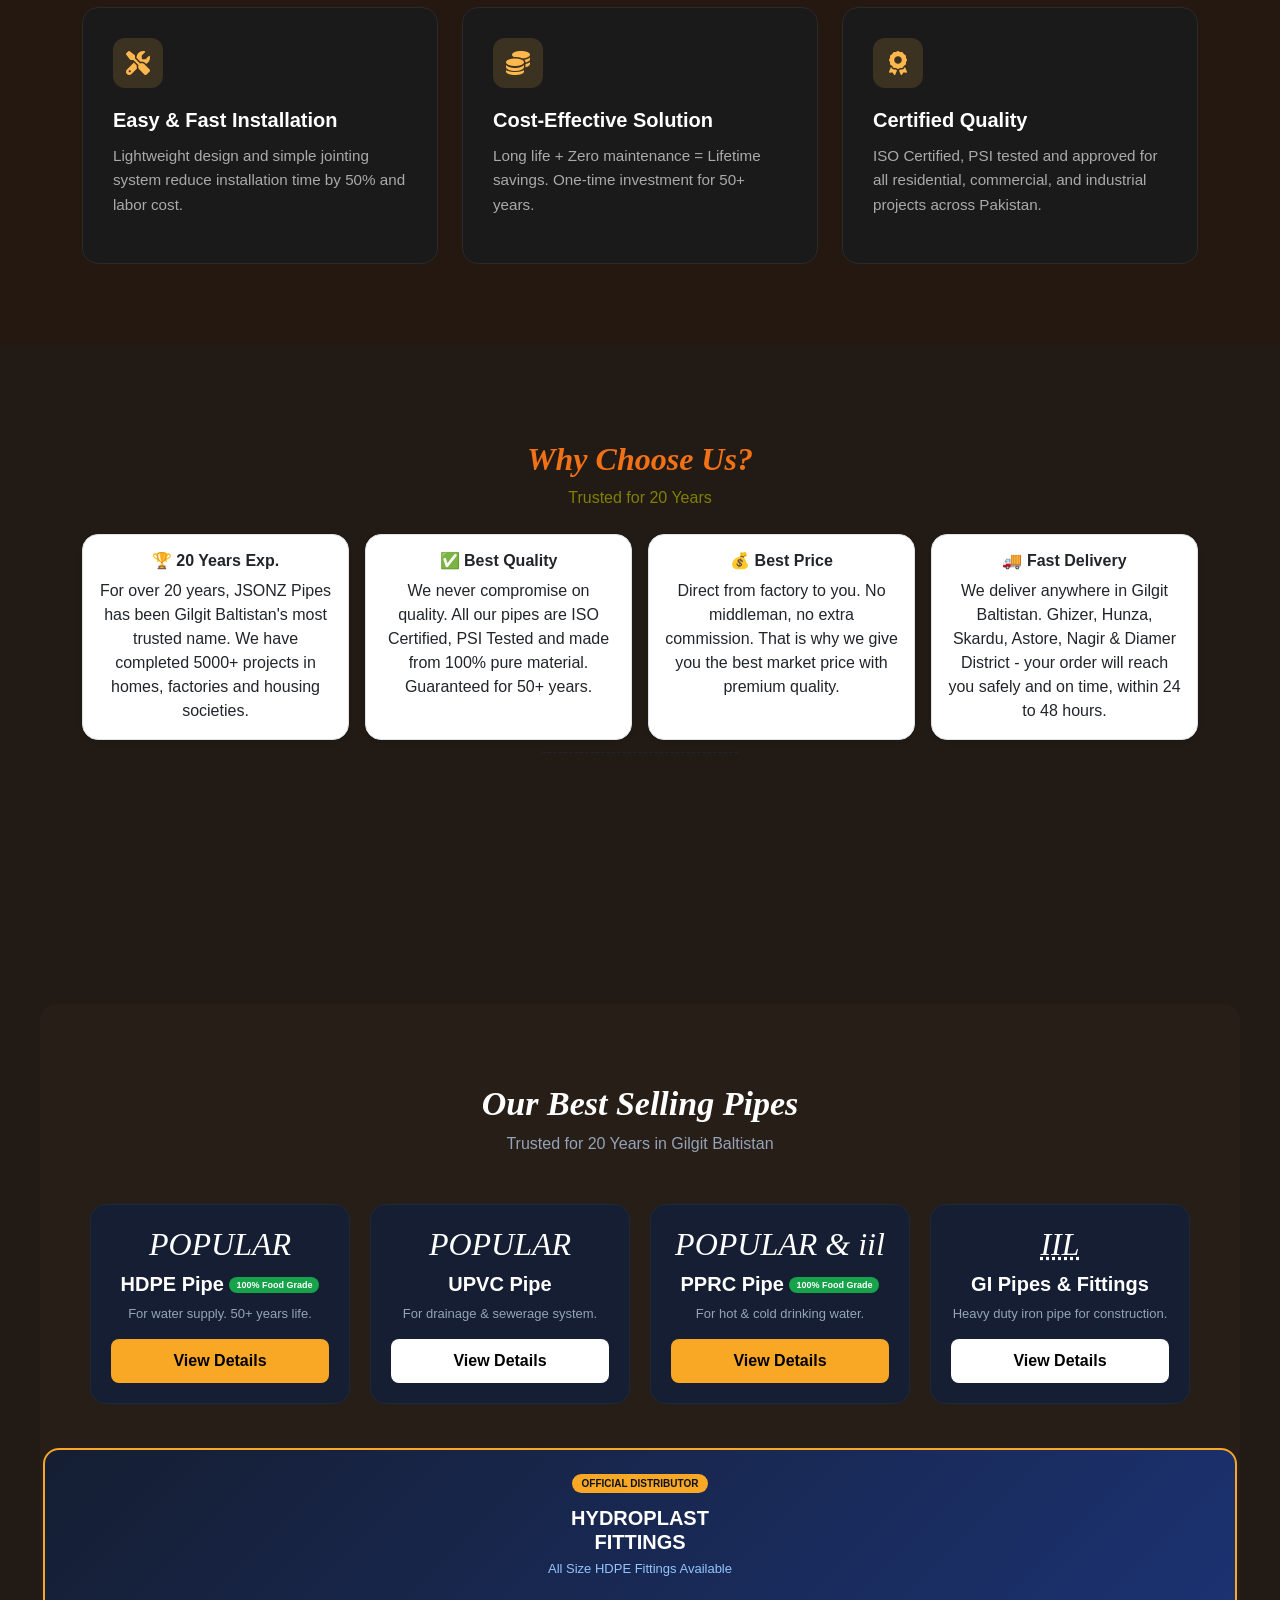
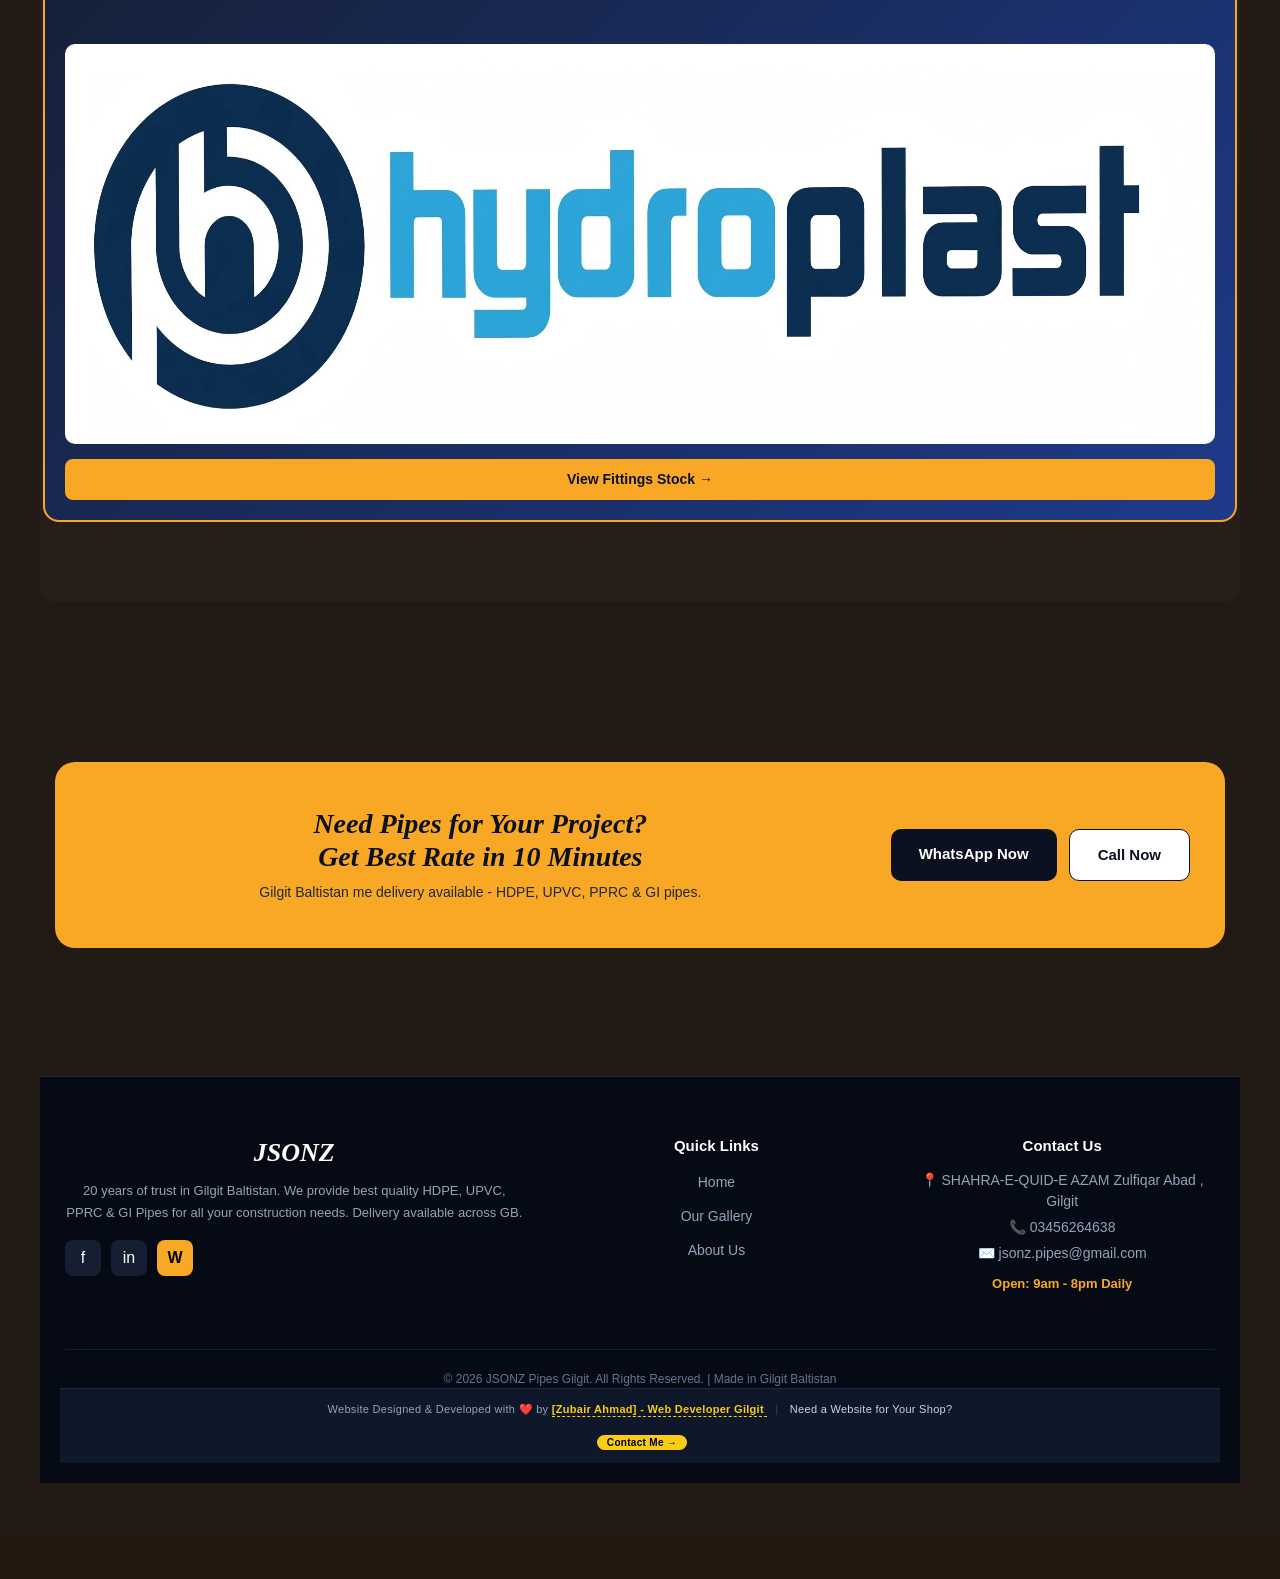
==== commit 7b52698e: "color change for h1 and p tag" ====
--- a/index.html
+++ b/index.html
@@ -51,7 +51,7 @@
 
   <!-- WHY CHOOSE JSONZ -->
   <section class="py-5" style="background-color: #241810;">
-    <h1 class="my-heading text-center mt-5 ">Why Chosse <span>JSONZ </span> Piping Solutions?</h1>
+    <h1 class="my-heading text-center mt-5 ">Why Chosse <span>JSONZ</span> Piping Solutions?</h1>
     <p class="my-text text-center">We Don't Just Provide Pipes, We Deliver Long-Lasting Quality, <br>Reliability And Peace Of Mind For Every Project.</p>
 
     <div class="container mt-4">
--- a/style.css
+++ b/style.css
@@ -215,12 +215,23 @@
 .icon-box i { color: #ffb84d; font-size: 22px; }
 .feature-card h3 { color: white; font-size: 18px; font-weight: 700; }
 .feature-card p { color: #aaa; font-size: 14px; margin-top: 8px; }
-.my-heading { font-weight: 800;
+/* .my-heading { font-weight: 800;
  } 
-.my-heading span { color: #f17116; }
-.my-heading p{
-  color: white;
-}
+.my-heading span { color: #f17116; } */
+/* FIX FOR MOBILE - Why Choose Section */
+.my-heading {
+  color: #ffffff !important;
+  font-weight: 800;
+}
+
+.my-text {
+  color: #ffffff !important;
+}
+
+.my-heading span {
+  color: #f17116 !important;
+}
+
 
 
 
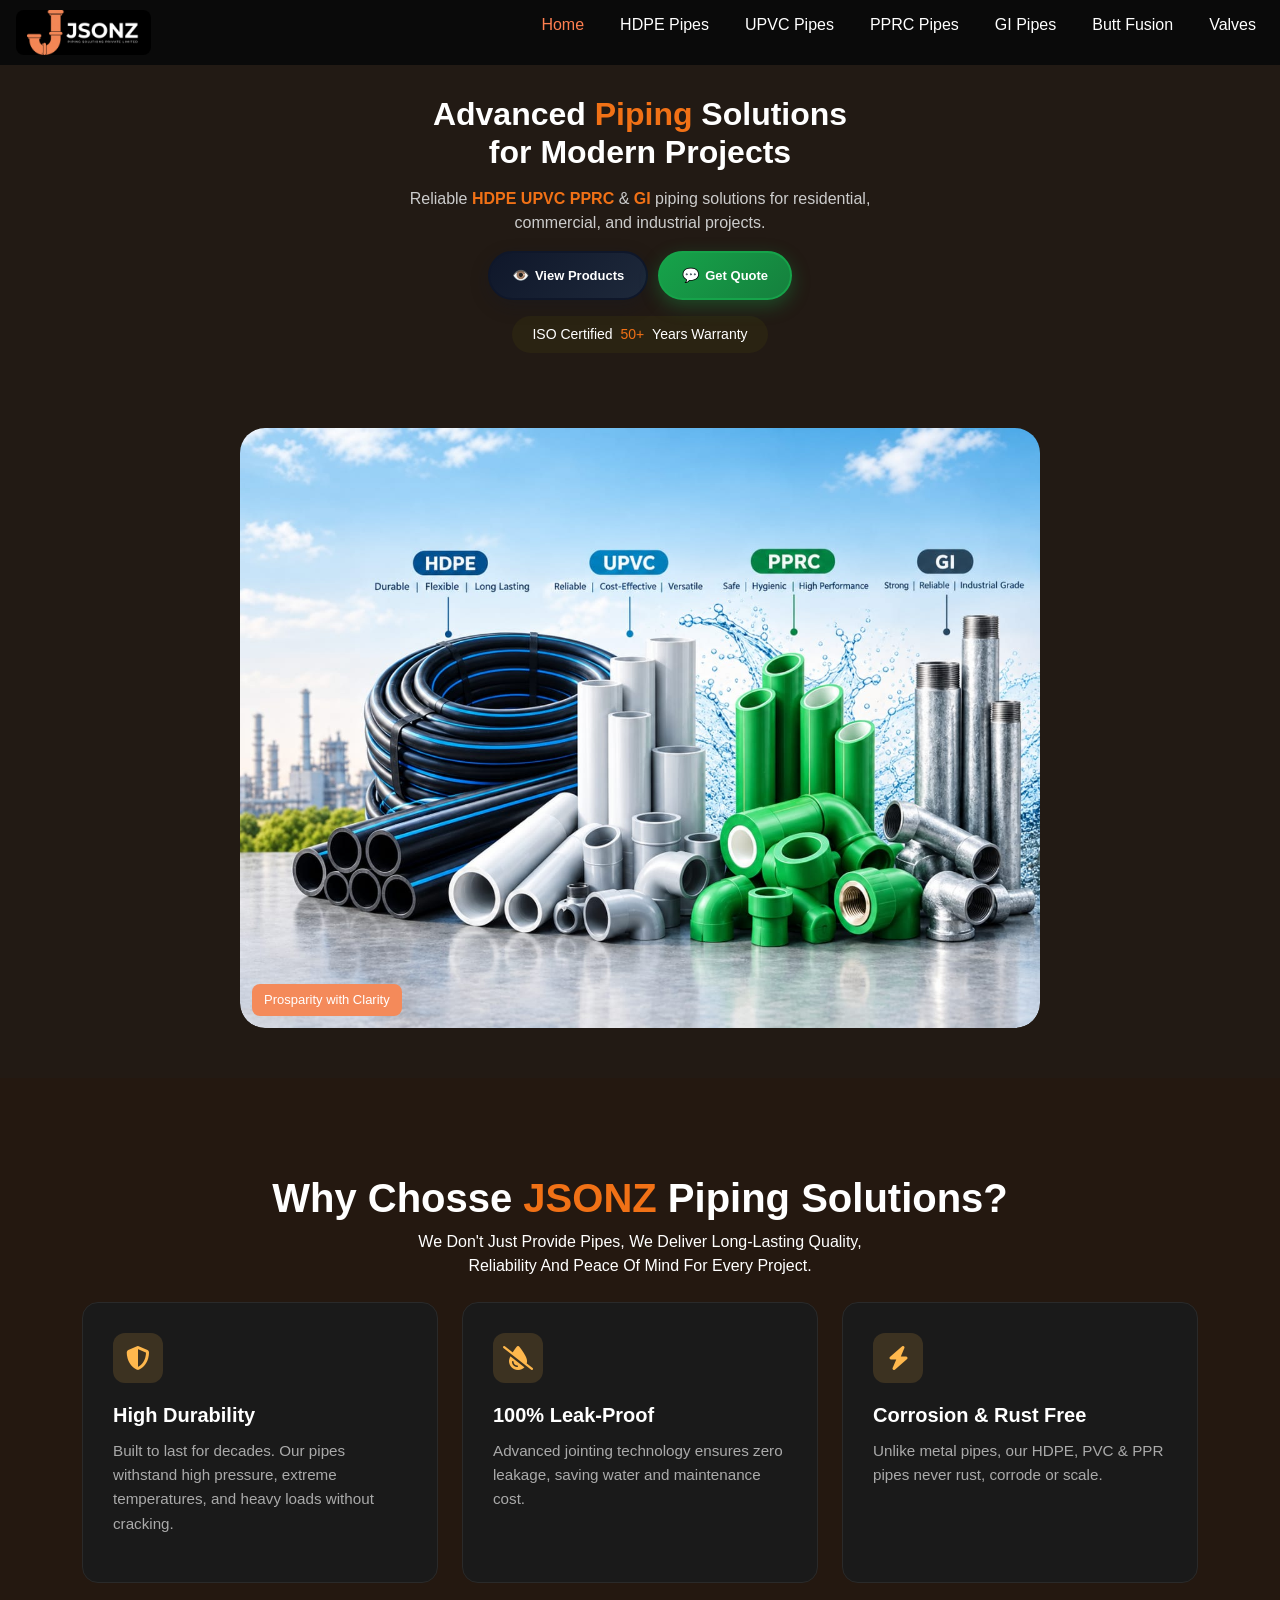
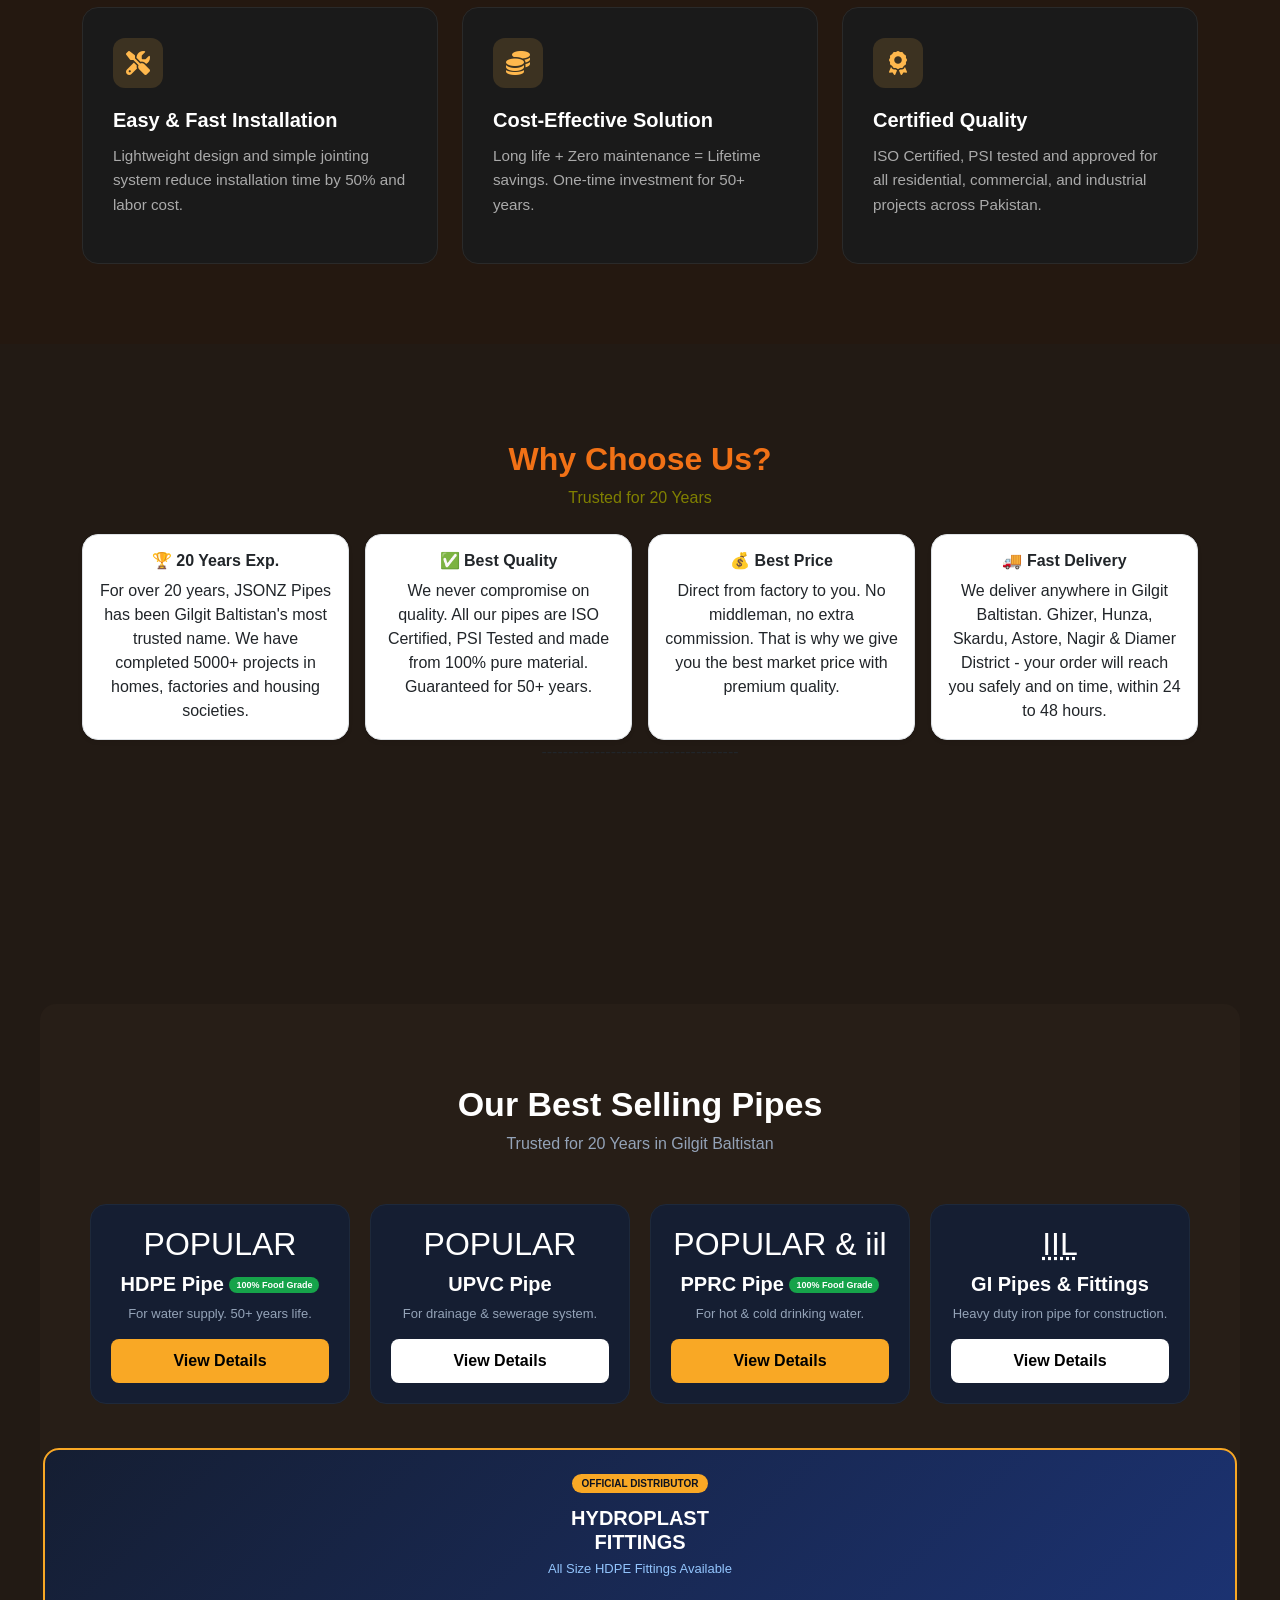
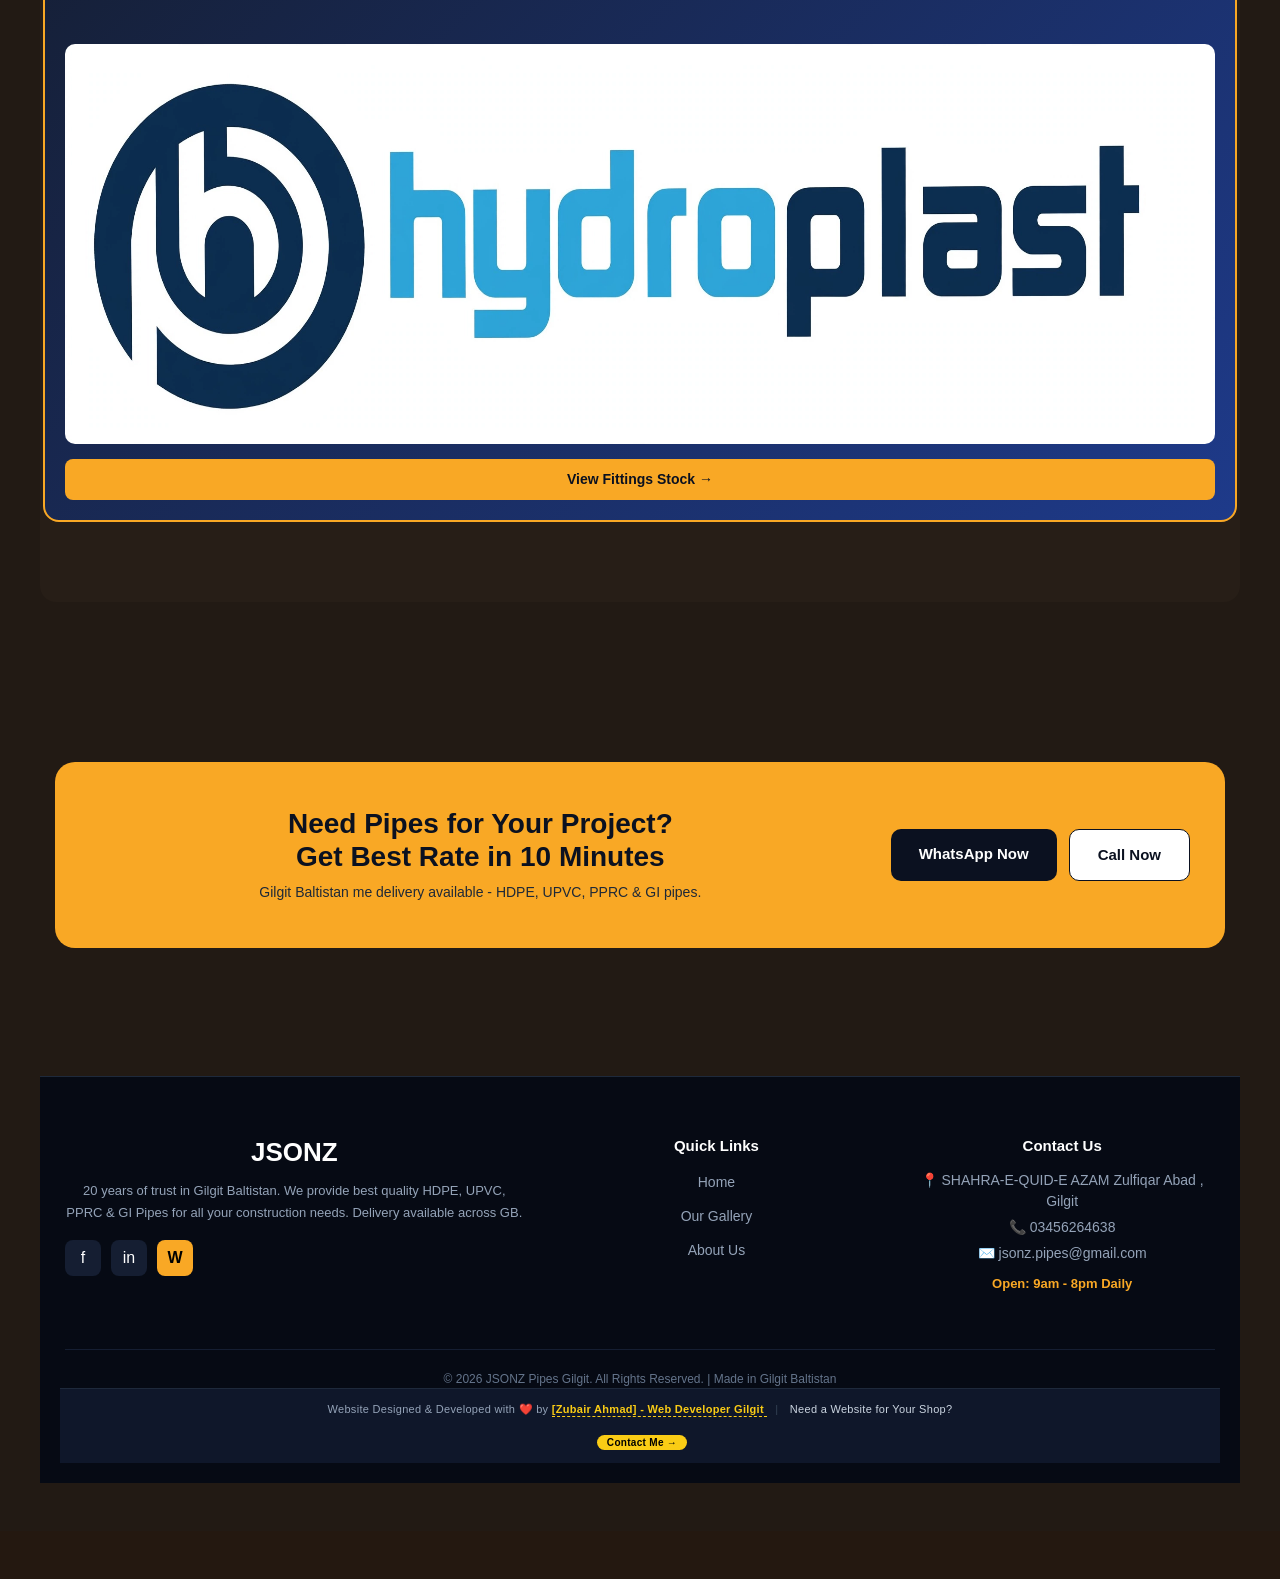
==== commit 31c3edf8: "change the text color for mobile" ====
--- a/index.html
+++ b/index.html
@@ -51,8 +51,8 @@
 
   <!-- WHY CHOOSE JSONZ -->
   <section class="py-5" style="background-color: #241810;">
-    <h1 class="my-heading text-center mt-5 ">Why Chosse <span>JSONZ</span> Piping Solutions?</h1>
-    <p class="my-text text-center">We Don't Just Provide Pipes, We Deliver Long-Lasting Quality, <br>Reliability And Peace Of Mind For Every Project.</p>
+    <h1 class="my-heading text-center mt-5 "> Why Chosse <span>JSONZ</span> Piping Solutions?</h1>
+   <p class="my-text text-center">We Don't Just Provide Pipes, We Deliver Long-Lasting Quality, <br>Reliability And Peace Of Mind For Every Project.</p> 
 
     <div class="container mt-4">
       <div class="row g-4">
--- a/style.css
+++ b/style.css
@@ -1,132 +1,4 @@
-* {
-  margin: 0;
-  padding: 0;
-  box-sizing: border-box;
-}
-html,
-body {
-    margin: 0;
-    padding: 0;
-    width: 100%;
-    overflow-x: hidden;
-}
-
-body {
-  font-family: Arial, sans-serif;
-}
-
-
-
-
-* {
-  margin: 0;
-  padding: 0;
-  box-sizing: border-box;
-}
-
-body {
-  padding-top: 65px; /* YE LINE SAB SE IMPORTANT HAI - Hero ko navbar se chipkayegi */
-}
-
-
-
-.logo img {
-  height: 45px;
-  width: auto;
-  border-radius: 10px;
-  margin-top: -1px;
-}
-
-.menu-btn {
-  background: none;
-  border: none;
-  color: white;
-  font-size: 30px;
-  cursor: pointer;
-}
-
-/* Mobile menu */
-.nav-links {
-  display: none;
-  position: absolute;
-  top: 65px;
-  left: 0;
-  width: 100%;
-  background-color: #333;
-  list-style: none;
-}
-
-.nav-links li {
-  text-align: center;
-}
-
-.nav-links a {
-  display: block;
-  padding: 15px;
-  color: white;
-  text-decoration: none;
-}
-
-.nav-links.active {
-  display: block;
-}
-
-.hero {
-  margin-top: 0; /* Mobile pe ab gap nahi aayega */
-  background: white;
-  min-height: 400px;
-}
-
-@media (min-width: 768px) {
-  .menu-btn {
-    display: none;
-  }
-  .nav-links {
-    display: flex;
-    position: static;
-    width: auto;
-    background: none;
-    gap: 25px;
-  }
-  .nav-links a {
-    padding: 8px;
-  }
-  .nav-links a:hover {
-    color: #8b551f;
-  }
-}
-
-
-
-
-
-
-h2{
-    font-family: serif;
-    font-style: oblique;
-    /* margin-top: -10px; */
-    
-
-}
-
-
-
-
-
-
-
-
-
-
-
-
-
-
-
-
-
-
-       /* ===== RESET ===== */
+
 * { margin: 0;
    padding: 0;
     box-sizing: border-box; }
@@ -148,7 +20,9 @@
 { height: 45px;
    width: auto; 
    border-radius: 8px;
-    display: block; }
+    display: block; 
+     margin-top: -1px;
+  }
 .menu-btn { background: none; border: none; color: white; font-size: 28px; cursor: pointer; }
 .nav-links {
   display: none; position: absolute; top: 65px; left: 0;
@@ -553,15 +427,15 @@
     }
     
 
-  .w-75 { width: 75% !important; }
+  /* .w-75 { width: 75% !important; }
   @media (min-width: 768px) {
     .w-md-50 { width: 50% !important; }
   }
     .my-heading {
     color: black !important;
-  }
-
-  .my-heading, .my-text {
+  } */
+
+  /* .my-heading, .my-text {
     color: black !important;
   }
 
@@ -582,6 +456,7 @@
   }
  
  
+ 
 
 
   
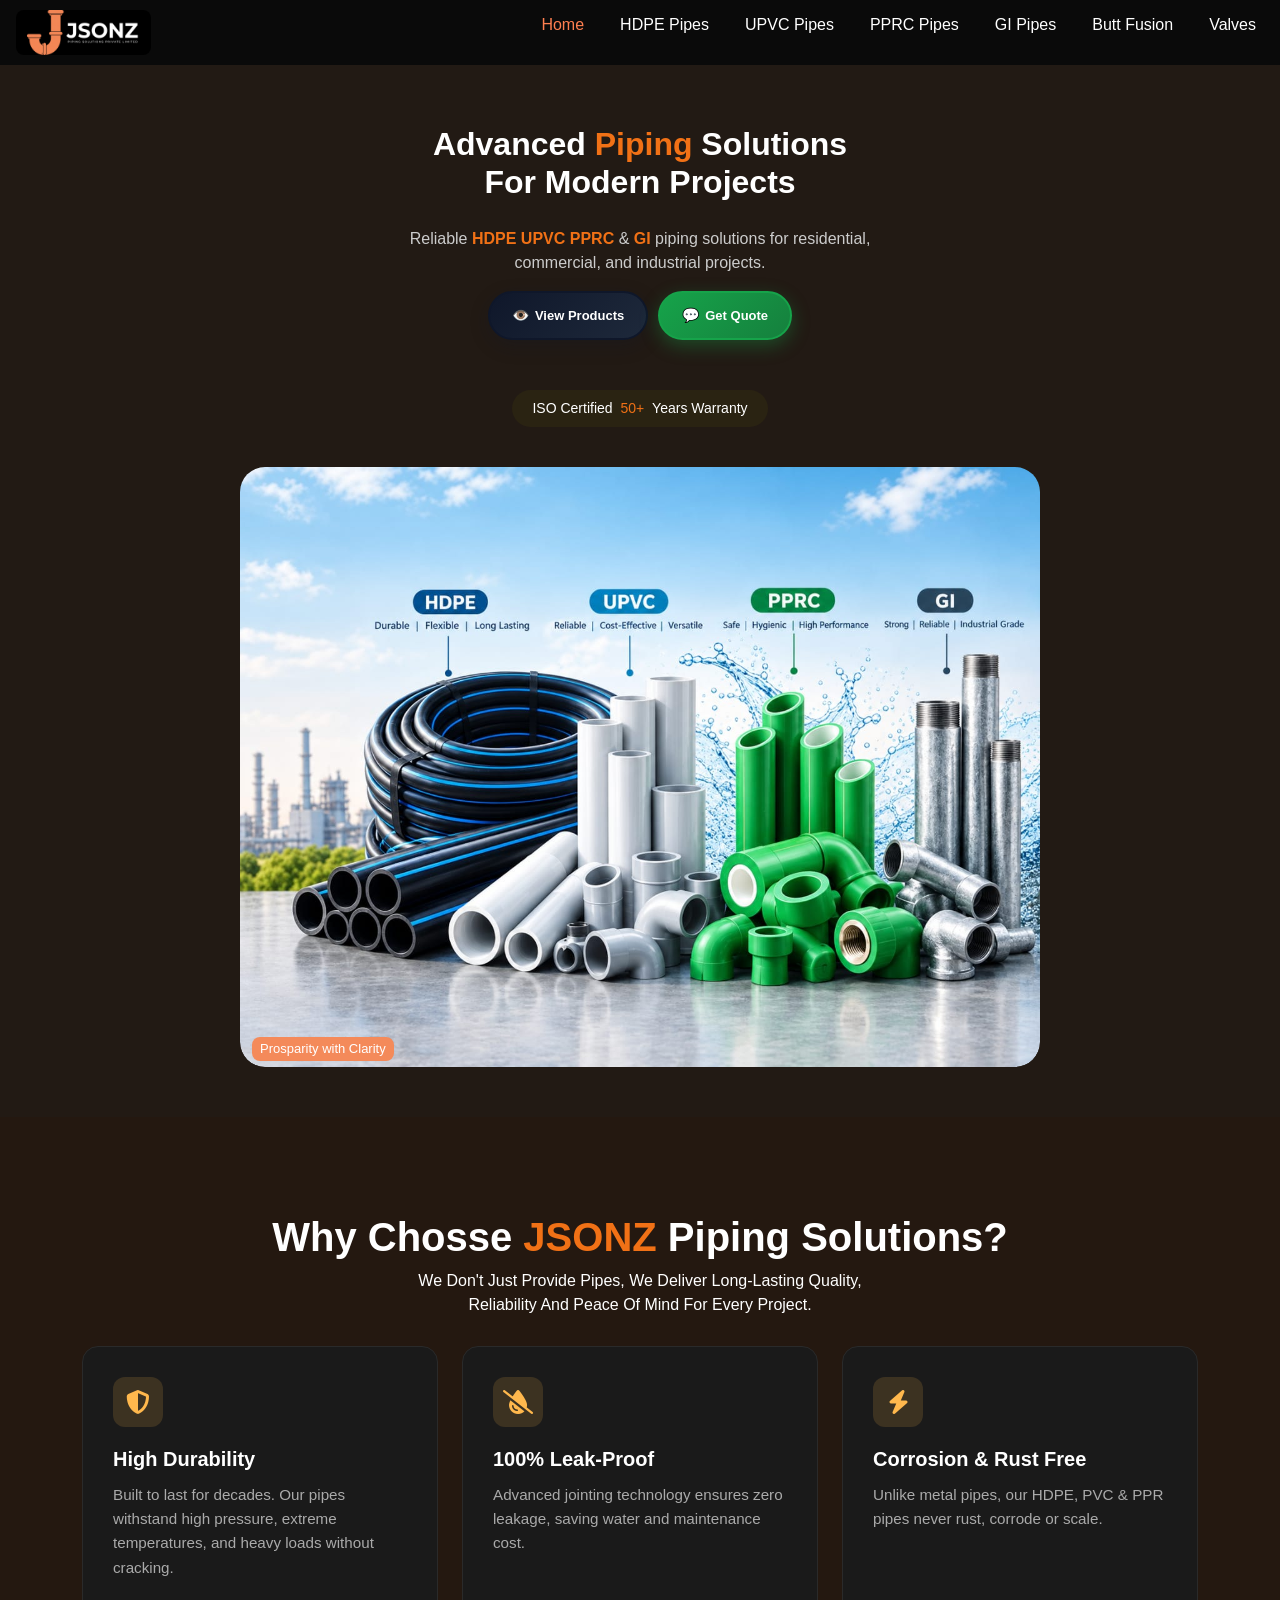
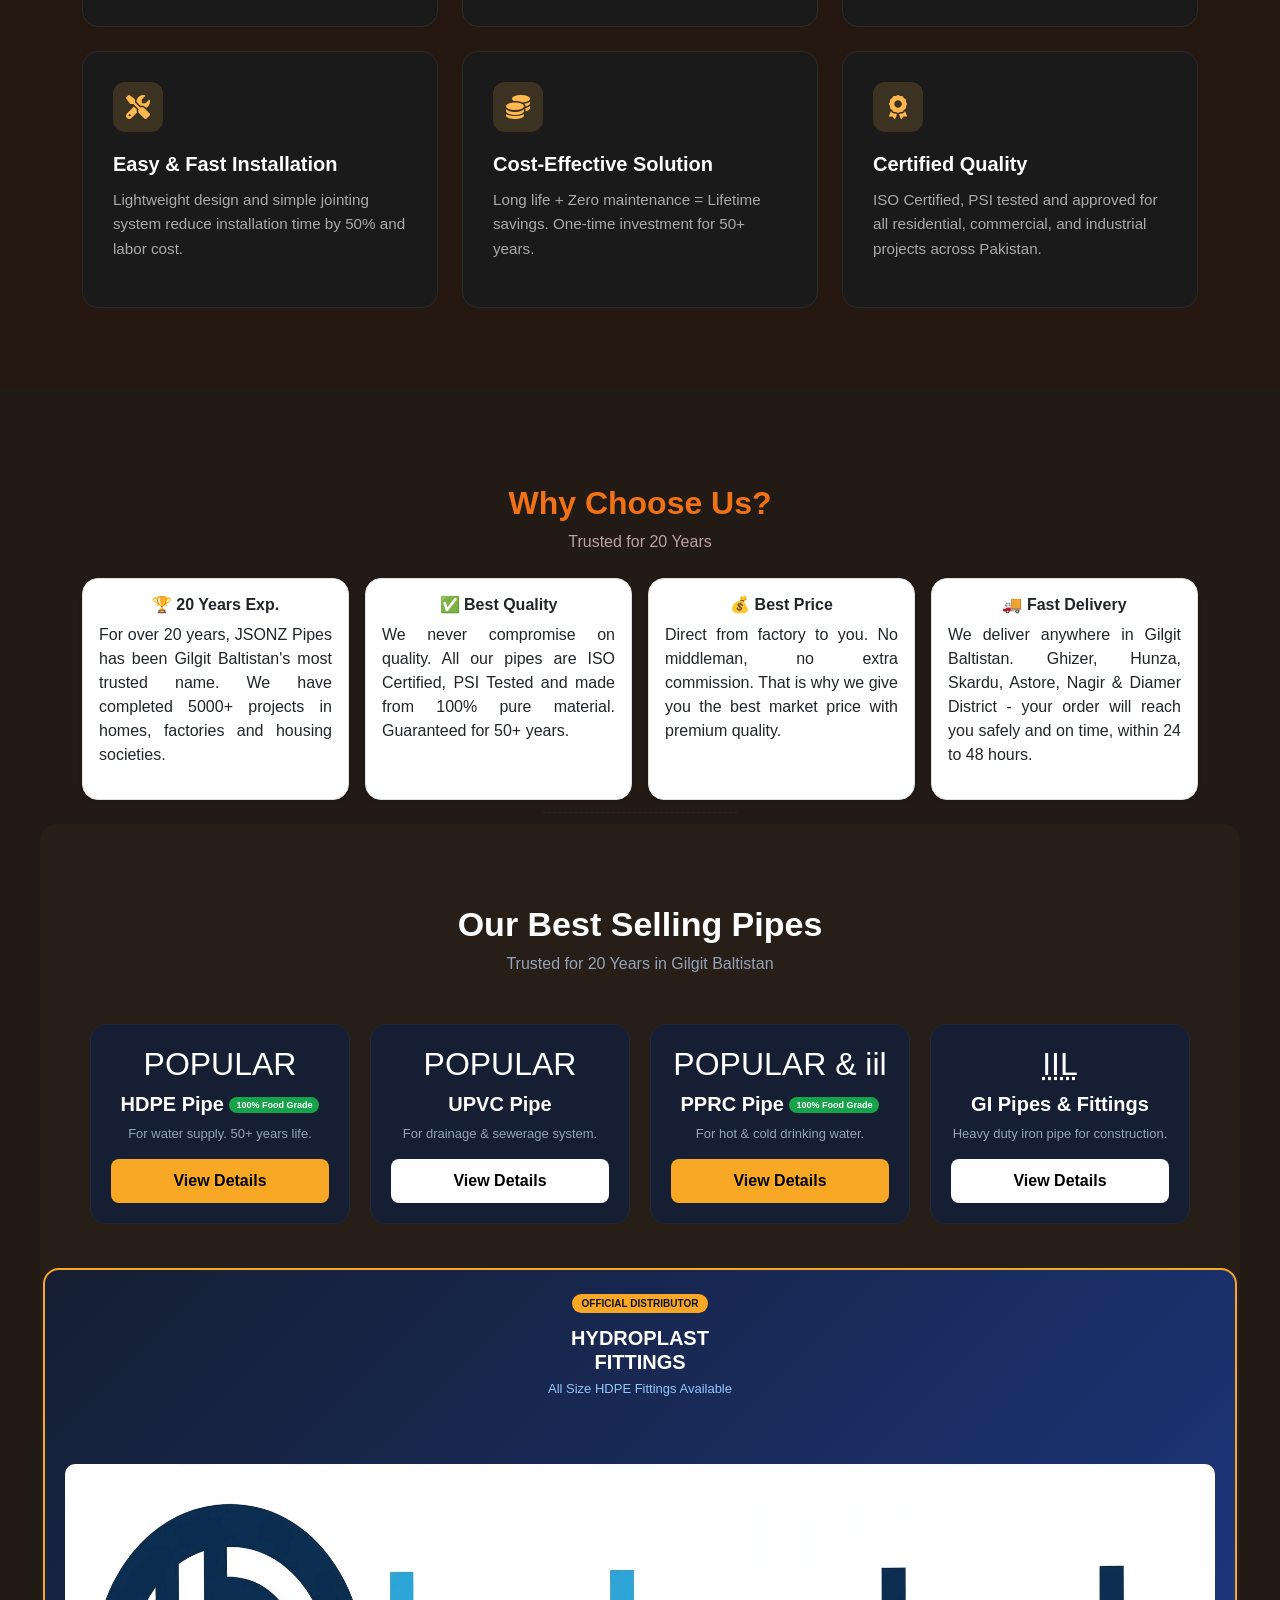
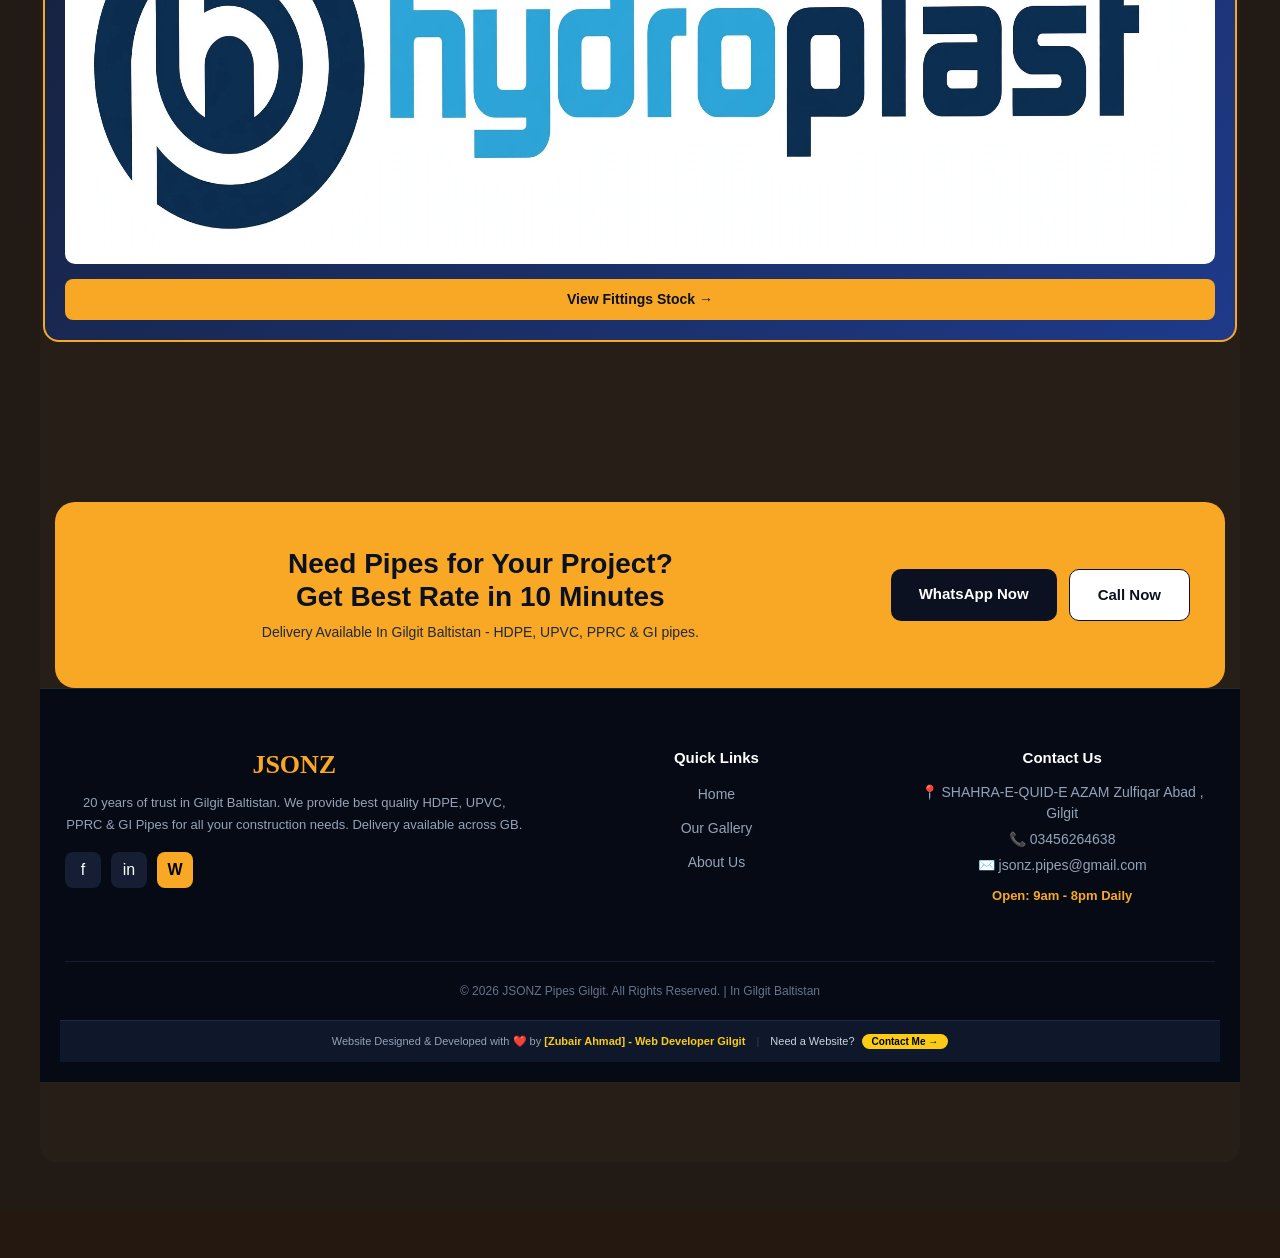
==== commit 225feb51: "some new addings" ====
--- a/index.html
+++ b/index.html
@@ -32,7 +32,7 @@
   <!-- HERO SECTION -->
   <main class="main1">
     <section class="hero-section text-center mx-auto">
-      <h1>Advanced <span>Piping</span> Solutions <br> for Modern Projects</h1>
+      <h1>Advanced <span>Piping</span> Solutions <br> For Modern Projects</h1>
       <p class="lead" id="para">Reliable <span>HDPE UPVC PPRC</span> & <span>GI</span> piping solutions for residential, <br> commercial, and industrial projects.</p>
       
       <div class="btn-group">
@@ -103,13 +103,19 @@
 <div class="container mt-5">
   <div class="text-center mb-4">
     <h2 class="fw-bold" style="color: #f17116;">Why Choose Us?</h2>
-    <p class="text-mute" style="color: olive;">Trusted for 20 Years</p>
+    <p class="text-mute" style="color: rgb(189, 160, 168);">Trusted for 20 Years</p>
   </div>
     <div class="row g-3 text-center">
-    <div class="col-6 col-md-3"><div class="p-3 border rounded-4 shadow-sm bg-white h-100"><h6 style="font-weight: bold; font-family: inherit">🏆 20 Years Exp.</h6>For over 20 years, JSONZ Pipes has been Gilgit Baltistan's most trusted name. We have completed 5000+ projects in homes, factories and housing societies.</div></div>
-    <div class="col-6 col-md-3"><div class="p-3 border rounded-4 shadow-sm bg-white h-100"><h6 style="font-weight: bold; font-family: inherit;">✅ Best Quality</h6>We never compromise on quality. All our pipes are ISO Certified, PSI Tested and made from 100% pure material. Guaranteed for 50+ years.</div></div>
-    <div class="col-6 col-md-3"><div class="p-3 border rounded-4 shadow-sm bg-white h-100"><h6 style="font-weight: bold; font-family: inherit;"> 💰 Best Price</h6> Direct from factory to you. No middleman, no extra commission. That is why we give you the best market price with premium quality.</div></div>
-    <div class="col-6 col-md-3" ><div class="p-3 border rounded-4 shadow-sm bg-white h-100"><h6 style="font-weight: bold; font-family: inherit;">🚚 Fast Delivery</h6>We deliver anywhere in Gilgit Baltistan. Ghizer, Hunza, Skardu, Astore, Nagir & Diamer District - your order will reach you safely and on time, within 24 to 48 hours.</div></div>
+    <div class="col-6 col-md-3"><div class="p-3 border rounded-4 shadow-sm bg-white h-100"><h6 style="font-weight: bold; font-family: inherit">🏆 20 Years Exp.</h6> <p style="text-align: justify; text-justify: inter-word;">For over 20 years, JSONZ Pipes has been Gilgit Baltistan's most trusted name. We have completed 5000+ projects in homes, factories and housing societies.</p></div></div>
+
+
+    <div class="col-6 col-md-3"><div class="p-3 border rounded-4 shadow-sm bg-white h-100"><h6 style="font-weight: bold; font-family: inherit;">✅ Best Quality</h6> <p style="text-align: justify; text-justify: inter-word;" >We never compromise on quality. All our pipes are ISO Certified, PSI Tested and made from 100% pure material. Guaranteed for 50+ years.</p></div></div>
+
+
+    <div class="col-6 col-md-3"><div class="p-3 border rounded-4 shadow-sm bg-white h-100"><h6 style="font-weight: bold; font-family: inherit;"> 💰 Best Price</h6> <p style="text-align: justify; text-justify: inter-word;" > Direct from factory to you. No middleman, no extra commission. That is why we give you the best market price with premium quality.</p></div></div>
+
+
+    <div class="col-6 col-md-3" ><div class="p-3 border rounded-4 shadow-sm bg-white h-100"><h6 style="font-weight: bold; font-family: inherit;">🚚 Fast Delivery</h6> <p style="text-align: justify; text-justify: inter-word;" >  We deliver anywhere in Gilgit Baltistan. Ghizer, Hunza, Skardu, Astore, Nagir & Diamer District - your order will reach you safely and on time, within 24 to 48 hours.</p></div></div>
   </div>
 </div>
 
@@ -118,15 +124,12 @@
 </div>
 
 -------------------------------------
-<div id="hello">
-
-<!-- ======= JSONZ Products Section - DARK PREMIUM ======= -->
-<div style="width:100%; display:block; clear:both;"></div>
+
 
 <section style="width:100%; display:block; background:#271e17; padding:80px 0; clear:both; border-radius: 1em;">
   <div class="container" style="max-width:1200px; margin:auto; padding:0 15px;">
     <div class="text-center mb-5">
-      <h2 style="font-weight:800; font-size:34px; color:#FFFFFF;">Our Best Selling Pipes</h2>
+      <h2 style="font-weight:650; font-size:34px; color:#FFFFFF;">Our Best Selling Pipes</h2>
       <p style="color:#94A3B8;">Trusted for 20 Years in Gilgit Baltistan</p>
     </div>
 
@@ -191,7 +194,7 @@
         Need Pipes for Your Project?<br>Get Best Rate in 10 Minutes
       </h2>
       <p style="color:#1F2937; font-size:14px; margin:0; font-weight:500;">
-        Gilgit Baltistan me delivery available - HDPE, UPVC, PPRC & GI pipes.
+      Delivery Available In Gilgit Baltistan - HDPE, UPVC, PPRC & GI pipes.
       </p>
     </div>
 
@@ -207,14 +210,14 @@
   </div>
 </section>
 
-
- <!-- ======= JSONZ FOOTER - Final ======= -->
-<footer style="background:#060A14; padding:60px 20px 20px 20px; margin-top:8rem; border-top:1px solid #1E293B;">
+ <!-- ======= JSONZ FOOTER - Final FIXED ======= -->
+<footer style="background:#060A14; padding:60px 20px 20px 20px; border-top:1px solid #1E293B; width:100%; margin-top:auto;">
+
   <div style="max-width:1150px; margin:auto; display:flex; flex-wrap:wrap; gap:40px; justify-content:space-between;">
     
     <!-- 1. Logo & About -->
     <div style="flex:1.5; min-width:280px;">
-      <h2 style="color:white; font-weight:900; font-size:26px; margin:0;">JSONZ<span style="color:#F9A825;"></span></h2>
+      <h2 style="color:white; font-weight:700; font-size:26px; margin:0;"><span style="color:#F9A825; font-family: serif;">JSONZ</span></h2>
       <p style="color:#94A3B8; font-size:13px; margin-top:12px; line-height:1.7;">
         20 years of trust in Gilgit Baltistan. We provide best quality HDPE, UPVC, PPRC & GI Pipes for all your construction needs. Delivery available across GB.
       </p>
@@ -230,7 +233,6 @@
       <h4 style="color:white; font-weight:700; font-size:15px; margin-bottom:15px;">Quick Links</h4>
       <ul style="list-style:none; padding:0; margin:0;">
         <li style="margin-bottom:10px;"><a href="home-page.html" style="color:#94A3B8; text-decoration:none; font-size:14px;">Home</a></li>
-
         <li style="margin-bottom:10px;"><a href="ourgellery.html" style="color:#94A3B8; text-decoration:none; font-size:14px;">Our Gallery</a></li>
         <li style="margin-bottom:10px;"><a href="aboutus.html" style="color:#94A3B8; text-decoration:none; font-size:14px;">About Us</a></li>
       </ul>
@@ -249,28 +251,20 @@
 
   <!-- Bottom Copyright -->
   <div style="max-width:1150px; margin:40px auto 0 auto; padding-top:20px; border-top:1px solid #151E32; text-align:center;">
-    <p style="color:#64748B; font-size:12px; margin:0;">© 2026 JSONZ Pipes Gilgit. All Rights Reserved. | Made in Gilgit Baltistan</p>
-  </div>
-  <!-- DEVELOPER CREDIT - PROFESSIONAL & SMALL - J SONS TRADERS -->
-<div style="background:#0f172a; border-top:1px solid #1e293b; padding:12px 20px; text-align:center; font-family:Inter,sans-serif;">
-  
-  <p style="font-size:11px; color:#94a3b8; margin:0; letter-spacing:0.3px;">
-    Website Designed & Developed with ❤️ by 
-    <a href="https://wa.me/923554397996" target="_blank" style="color:#facc15; font-weight:800; text-decoration:none; border-bottom:1px dashed #facc15; padding-bottom:1px;">
-      [Zubair Ahmad] - Web Developer Gilgit
-    </a>
-    <span style="margin:0 8px; color:#334155;">|</span>
-    <span style="color:#cbd5e1;">Need a Website for Your Shop? 
-      <br><br>
-      <a href="https://wa.me/923554397996?text=Hellow%20Brother%20i%20need%20a%20%20responsive%20website%20%20" target="_blank" style="background:#facc15; color:black; padding:2px 10px; border-radius:20px; font-size:10px; font-weight:900; text-decoration:none; margin-left:4px;">
-      Contact Me →
-      </a>
-    </span>
-  </p>
-
-</div>
+    <p style="color:#64748B; font-size:12px; margin:0;">© 2026 JSONZ Pipes Gilgit. All Rights Reserved. | In Gilgit Baltistan</p>
+  </div>
+
+  <!-- DEVELOPER CREDIT -->
+  <div style="background:#0f172a; border-top:1px solid #1e293b; padding:12px 20px; text-align:center; margin-top:20px;">
+    <p style="font-size:11px; color:#94a3b8; margin:0;">
+      Website Designed & Developed with ❤️ by 
+      <a href="https://wa.me/923554397996" target="_blank" style="color:#facc15; font-weight:800; text-decoration:none;">[Zubair Ahmad] - Web Developer Gilgit</a>
+      <span style="margin:0 8px; color:#334155;">|</span>
+      <span style="color:#cbd5e1;">Need a Website? <a href="https://wa.me/923554397996?text=Hellow%20Brother%20i%20need%20a%20responsive%20website" target="_blank" style="background:#facc15; color:black; padding:2px 10px; border-radius:20px; font-size:10px; font-weight:900; text-decoration:none; margin-left:4px;">Contact Me →</a></span>
+    </p>
+  </div>
 </footer>
- </section>
+<!-- Yahan wala extra </section> hata diya hai! -->
 
 
 
--- a/style.css
+++ b/style.css
@@ -1,6 +1,11 @@
 
 * { margin: 0;
    padding: 0;
+   body {
+  display: flex;
+  flex-direction: column;
+  min-height: 100vh;
+}
     box-sizing: border-box; }
 html, body { width: 100%;
    overflow-x: hidden; }
@@ -40,12 +45,36 @@
   .nav-links a { border: none; padding: 8px; }
   .nav-links a:hover { color: #f17116; }
 }
+     @media (max-width:768px){
+    
+    .nav-container, nav .container, header .container{
+      padding-left:6px !important;
+      padding-right:16px !important;
+      width:100% !important;
+      box-sizing:border-box !important;
+    }
+
+    /* LOGO LEFT */
+    .logo, .brand, .navbar-brand{
+      margin-left:2px !important;
+    }
+
+
+    .hamburger, .navbar-toggler, .menu-btn, .nav-toggle{
+      margin-right:12px !important;
+      transform:translateX(-6px) !important;
+    }
+  }
+
+
+
+
 
 /* ===== HERO SECTION - NO GAP ===== */
 .main1 { background: #221a14; padding: 30px 15px 50px 15px; }
-.hero-section h1 { color: white; font-weight: 800; font-size: 32px; line-height: 1.2; }
+.hero-section h1 { color: white; font-weight: 650; font-size: 32px; line-height: 1.2; margin-top: 30px; }
 .hero-section h1 span { color: #f17116; }
-.hero-section .lead { color: #ccc; font-size: 16px; margin-top: 15px; }
+.hero-section .lead { color: #ccc; font-size: 16px; margin-top: 25px; }
 .hero-section .lead span { color: #f17116; font-weight: 700; }
 
 .btn-group { display: flex; gap: 12px; justify-content: center; margin: 20px 0; flex-wrap: wrap; }
@@ -68,12 +97,12 @@
   
   }
 
-.sassland1 { color: white; background: #2a2312; width: fit-content; margin: 15px auto; padding: 8px 20px; border-radius: 20px; font-size: 14px; }
+.sassland1 { color: white; background: #2a2312; width: fit-content; margin: 50px auto; padding: 8px 20px; border-radius: 20px; font-size: 14px; }
 .sassland1 span { color: #f17116; margin: 0 4px; }
 
-.hero-image-box { width: 90%; max-width: 800px; border-radius: 25px; overflow: hidden; position: relative; margin-top: 25px; }
+.hero-image-box { width: 90%; max-width: 800px; border-radius: 25px; overflow: hidden; position: relative; margin-top: -60px; }
 .hero-image-box img { width: 100%; height: auto; display: block; border-radius: 25px; }
-.hero-badge { position: absolute; bottom: 12px; left: 12px; background: #f48a5a; color: white; padding: 6px 12px; border-radius: 8px; font-size: 13px; }
+.hero-badge { position: absolute; bottom: 6px; left: 12px; background: #f48a5a; color: white; padding: 2px 8px; border-radius: 8px; font-size: 13px; }
 
 /* Mobile Buttons Full Width */
 @media (max-width: 768px) {
@@ -89,17 +118,16 @@
 .icon-box i { color: #ffb84d; font-size: 22px; }
 .feature-card h3 { color: white; font-size: 18px; font-weight: 700; }
 .feature-card p { color: #aaa; font-size: 14px; margin-top: 8px; }
-/* .my-heading { font-weight: 800;
- } 
-.my-heading span { color: #f17116; } */
-/* FIX FOR MOBILE - Why Choose Section */
+
 .my-heading {
   color: #ffffff !important;
-  font-weight: 800;
+  font-weight: 650;
+  padding: 0px 20px 0px 20px;
 }
 
 .my-text {
   color: #ffffff !important;
+  padding: 0px 20px 5px 20px;
 }
 
 .my-heading span {
@@ -139,44 +167,13 @@
 
 
        /* --------------------------------------------------------------------------------------------------------------------- */
-       @media (max-width:768px){
-    /* Pura navbar thoda center me */
-    .nav-container, nav .container, header .container{
-      padding-left:6px !important;
-      padding-right:16px !important;
-      width:100% !important;
-      box-sizing:border-box !important;
-    }
-
-    /* LOGO LEFT */
-    .logo, .brand, .navbar-brand{
-      margin-left:2px !important;
-    }
-
-    /* HAMBURGER RIGHT SE 12px ANDAR */
-    .hamburger, .navbar-toggler, .menu-btn, .nav-toggle{
-      margin-right:12px !important;
-      transform:translateX(-6px) !important;
-    }
-  }
+  
 
   @media (max-width:768px){
     #para{
       font-size: 10px;
     }
-
-
-
-
-
-
-
-  }
-
-
-
-
-
+  }
 
   /* BUTTONS - MOBILE PREMIUM */
   .btn-group{
@@ -249,7 +246,7 @@
       border:2px solid !important;
     }
     .btn-view{
-      background:white !important;
+      background: #fc9c57  !important;
       color:#0f172a !important;
       border-color:#0f172a !important;
       box-shadow:0 4px 14px rgba(0,0,0,0.12) !important;
@@ -427,17 +424,7 @@
     }
     
 
-  /* .w-75 { width: 75% !important; }
-  @media (min-width: 768px) {
-    .w-md-50 { width: 50% !important; }
-  }
-    .my-heading {
-    color: black !important;
-  } */
-
-  /* .my-heading, .my-text {
-    color: black !important;
-  }
+
 
   /* Desktop pe dono White */
   @media (min-width: 768px) {
@@ -451,9 +438,7 @@
     display: flex;
     margin-top: 80px;
   }
-  #hello{
-    margin-top: 15rem;
-  }
+
  
  
  
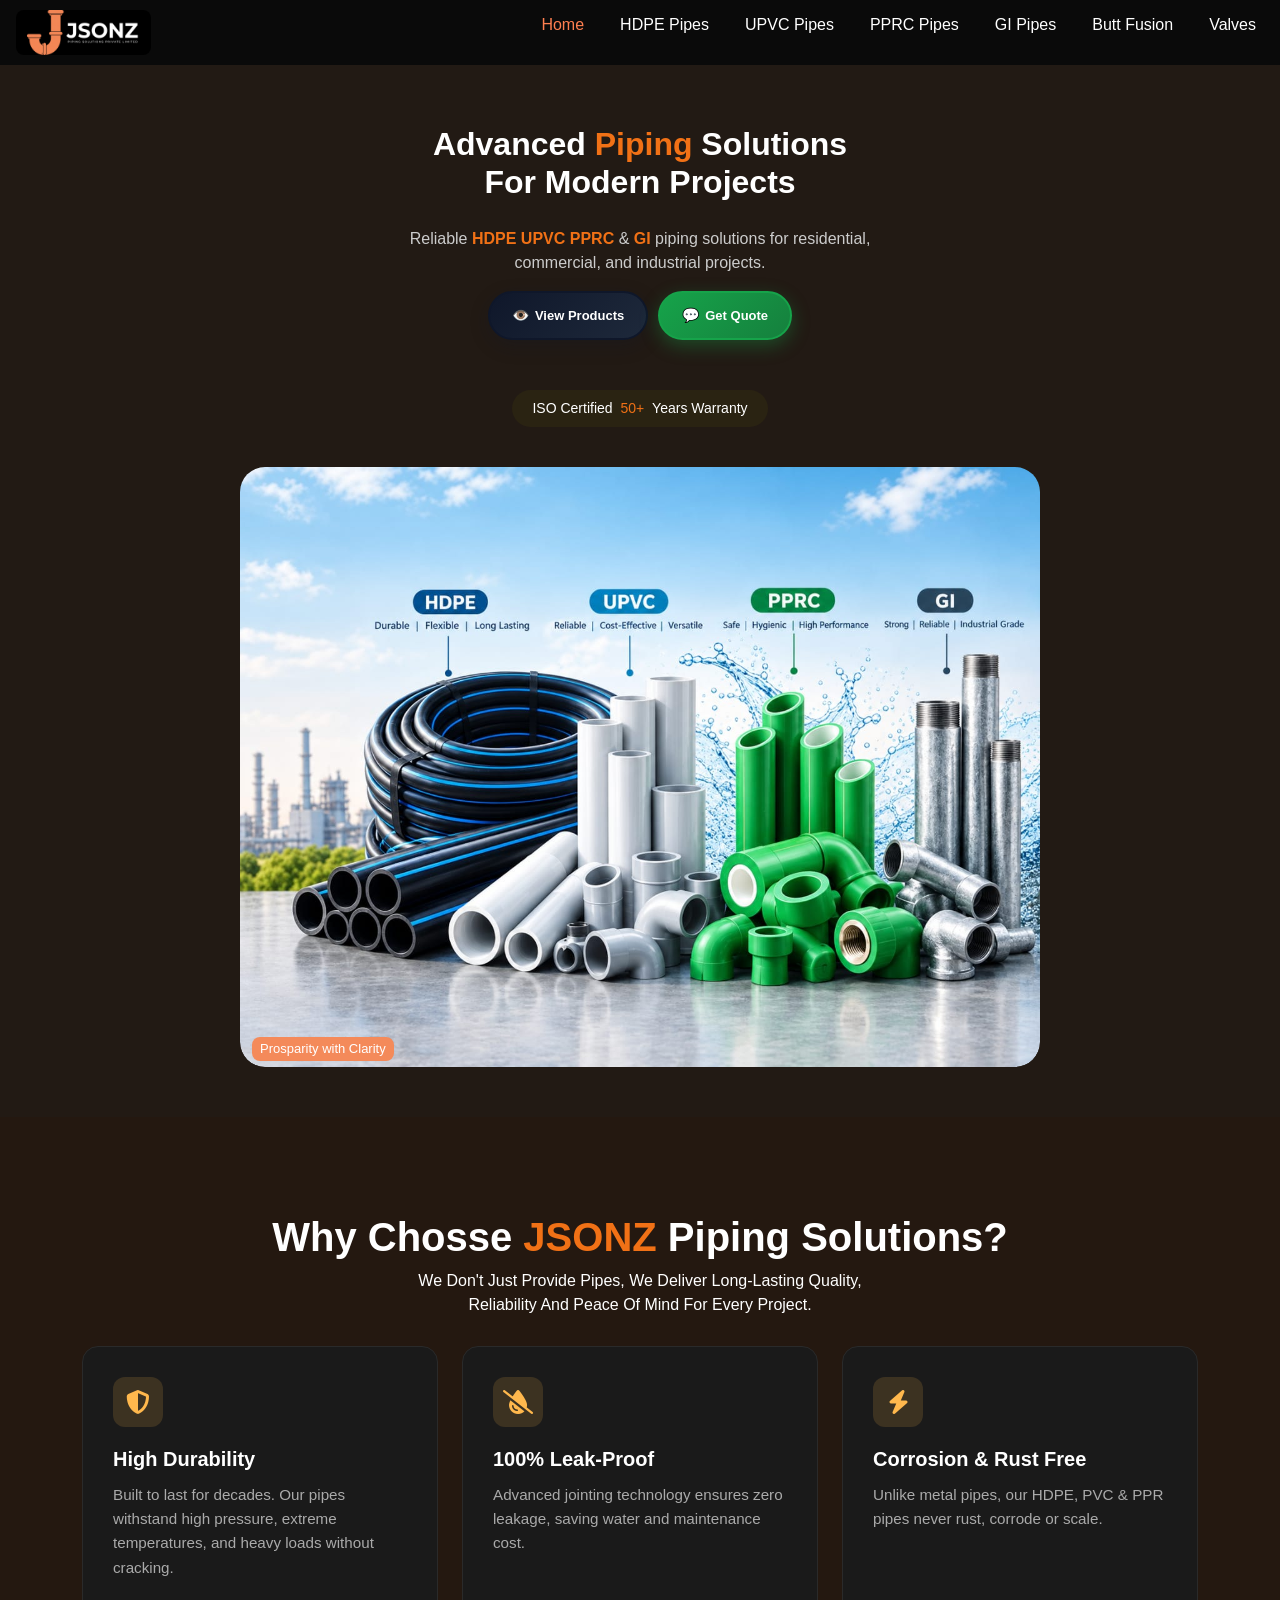
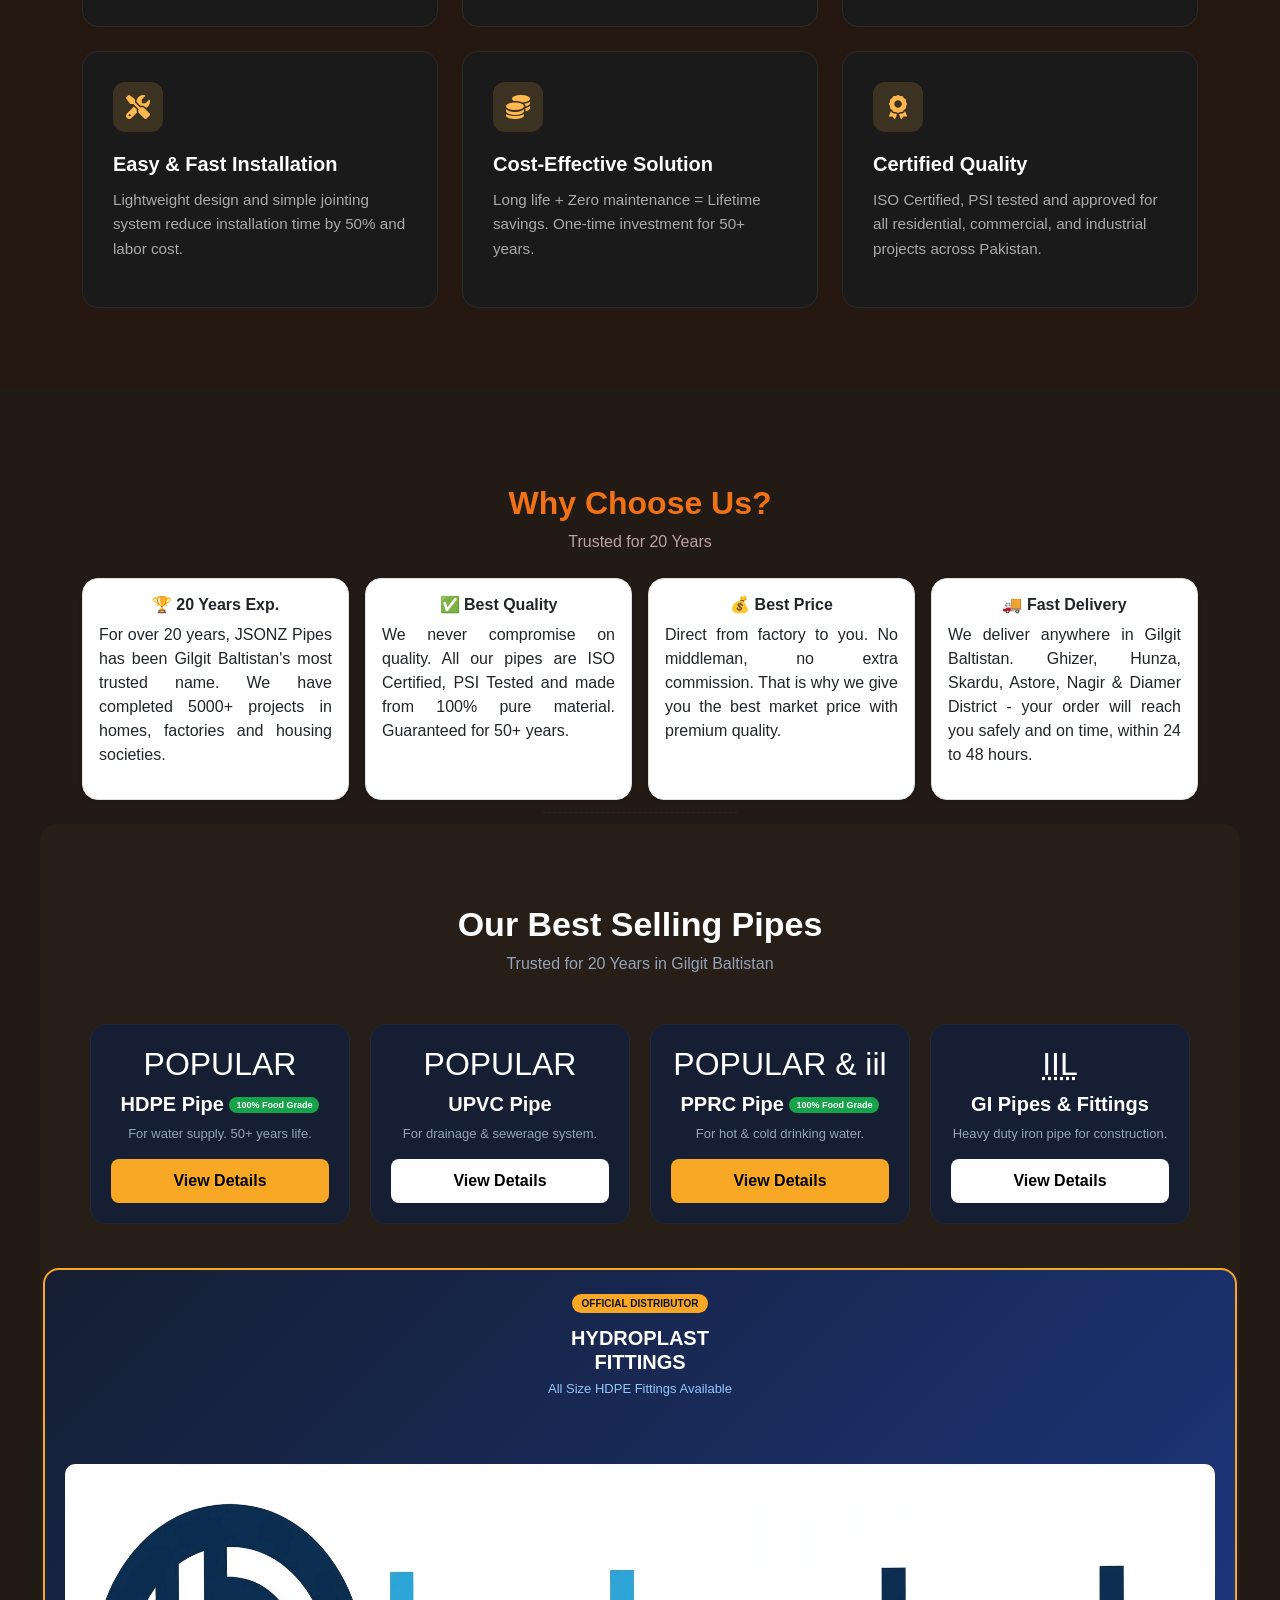
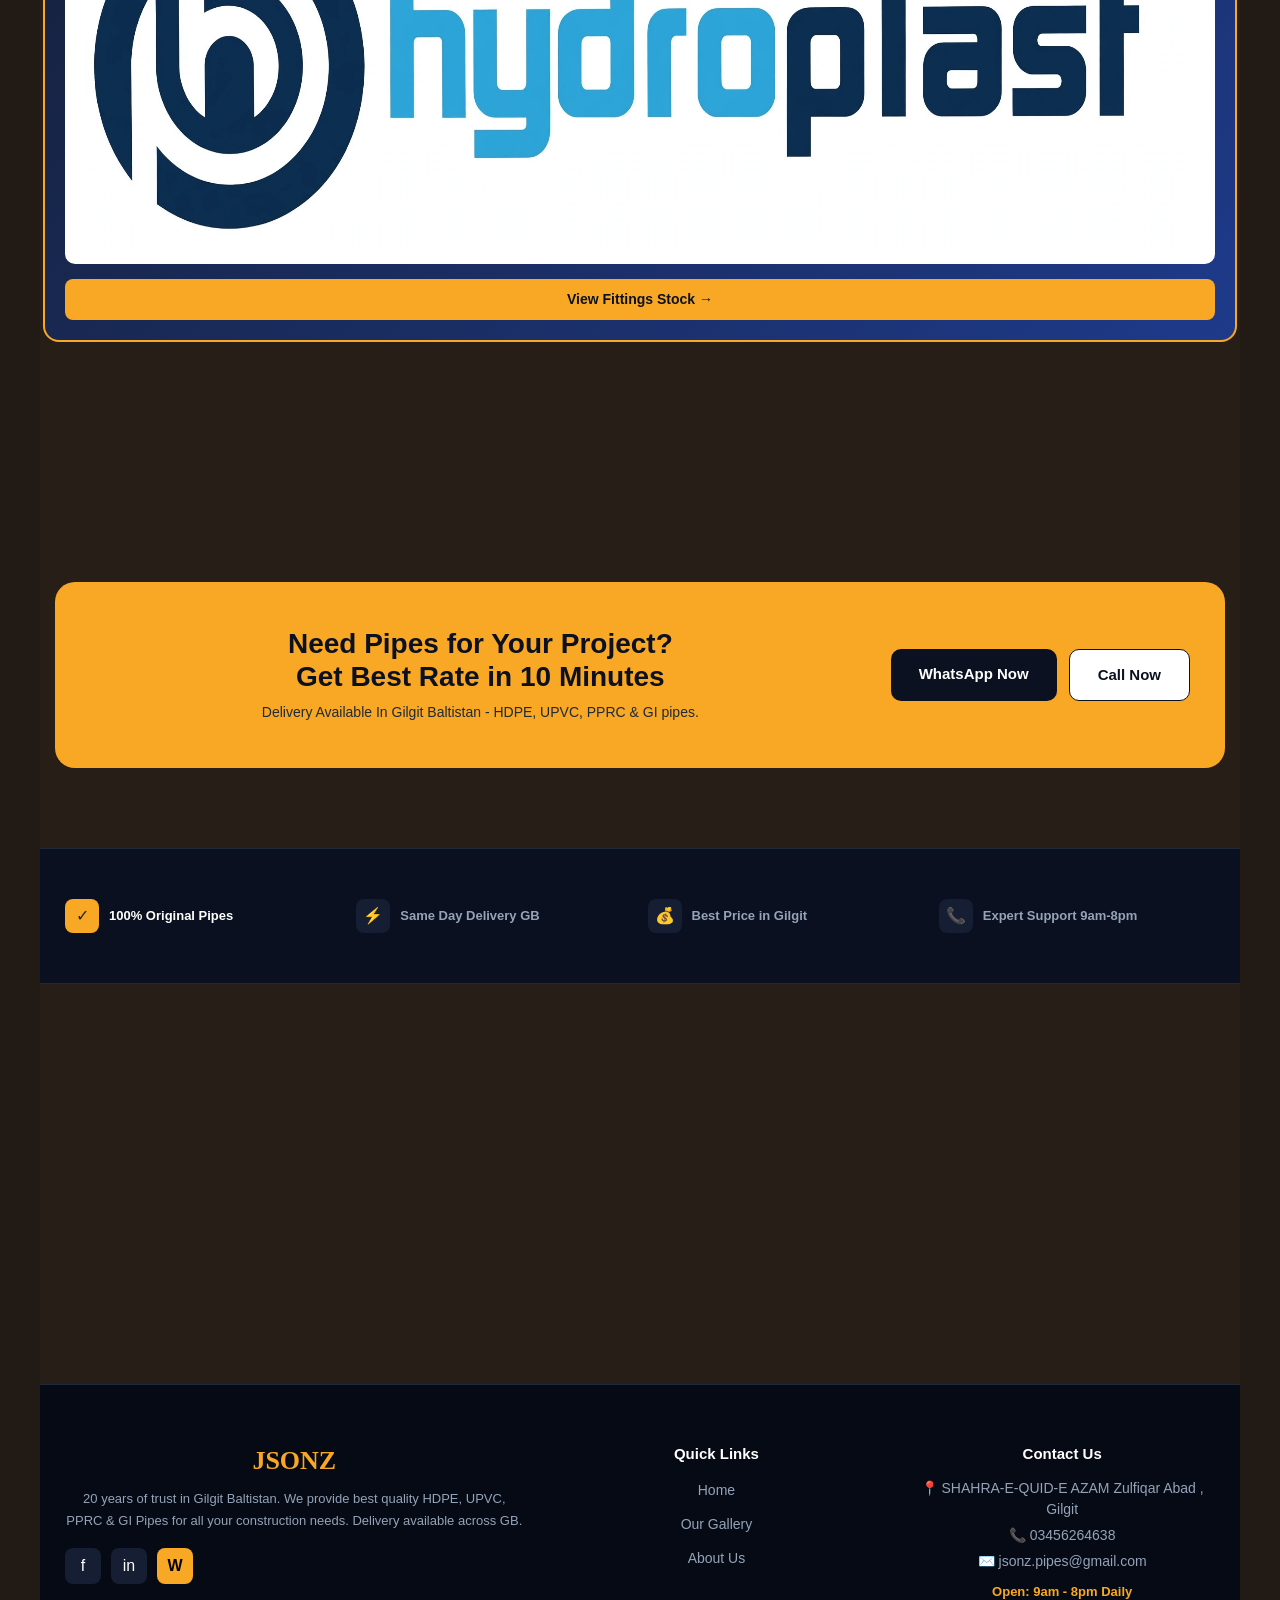
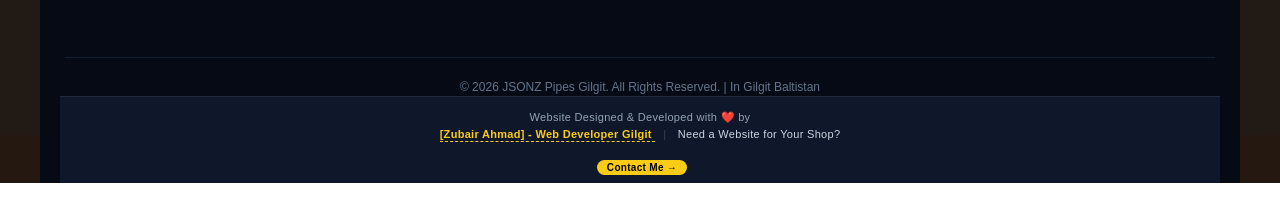
==== commit faab2edf: "some changing on contant before fotter" ====
--- a/index.html
+++ b/index.html
@@ -185,8 +185,8 @@
     </div>
   </div>
 
-<!-- ======= JSONZ CTA Banner - Before Footer ======= -->
-<section style="background:#F9A825; padding:45px 20px; margin:10rem 15px 0 15px; border-radius:20px;">
+
+<section style="background:#F9A825; padding:45px 20px; margin:15rem 15px 0 15px; border-radius:20px;">
   <div style="max-width:1100px; margin:auto; display:flex; flex-wrap:wrap; align-items:center; justify-content:space-between; gap:20px;">
     
     <div style="flex:1; min-width:280px;">
@@ -210,8 +210,45 @@
   </div>
 </section>
 
- <!-- ======= JSONZ FOOTER - Final FIXED ======= -->
-<footer style="background:#060A14; padding:60px 20px 20px 20px; border-top:1px solid #1E293B; width:100%; margin-top:auto;">
+
+
+
+
+
+
+
+
+<!-- ======= JSONZ Mini Trust Strip - Small & Unique ======= -->
+<section style="background:#0a101f; border-top:1px solid #1e293b; border-bottom:1px solid #1e293b; padding:50px 20px; margin-top:5rem;">
+  <div style="max-width:1150px; margin:auto; display:flex; flex-wrap:wrap; justify-content:space-between; gap:15px; align-items:center;">
+
+    <div style="display:flex; align-items:center; gap:10px; flex:1; min-width:160px;">
+      <span style="background:#F9A825; width:34px; height:34px; border-radius:8px; display:flex; align-items:center; justify-content:center; font-size:16px;">✓</span>
+      <span style="color:white; font-size:13px; font-weight:600;">100% Original Pipes</span>
+    </div>
+
+    <div style="display:flex; align-items:center; gap:10px; flex:1; min-width:160px;">
+      <span style="background:#151E32; width:34px; height:34px; border-radius:8px; display:flex; align-items:center; justify-content:center; font-size:16px; color:#F9A825;">⚡</span>
+      <span style="color:#94A3B8; font-size:13px; font-weight:600;">Same Day Delivery GB</span>
+    </div>
+
+    <div style="display:flex; align-items:center; gap:10px; flex:1; min-width:160px;">
+      <span style="background:#151E32; width:34px; height:34px; border-radius:8px; display:flex; align-items:center; justify-content:center; font-size:16px; color:#F9A825;">💰</span>
+      <span style="color:#94A3B8; font-size:13px; font-weight:600;">Best Price in Gilgit</span>
+    </div>
+
+    <div style="display:flex; align-items:center; gap:10px; flex:1; min-width:160px;">
+      <span style="background:#151E32; width:34px; height:34px; border-radius:8px; display:flex; align-items:center; justify-content:center; font-size:16px; color:#F9A825;">📞</span>
+      <span style="color:#94A3B8; font-size:13px; font-weight:600;">Expert Support 9am-8pm</span>
+    </div>
+
+  </div>
+</section>
+
+  
+
+ <!-- ======= JSONZ FOOTER - Final ======= -->
+<footer style="background:#060A14; padding:60px 20px 20px 20px; margin-top:auto; border-top:1px solid #1E293B; margin-top: 200px;">
 
   <div style="max-width:1150px; margin:auto; display:flex; flex-wrap:wrap; gap:40px; justify-content:space-between;">
     
@@ -233,6 +270,7 @@
       <h4 style="color:white; font-weight:700; font-size:15px; margin-bottom:15px;">Quick Links</h4>
       <ul style="list-style:none; padding:0; margin:0;">
         <li style="margin-bottom:10px;"><a href="home-page.html" style="color:#94A3B8; text-decoration:none; font-size:14px;">Home</a></li>
+
         <li style="margin-bottom:10px;"><a href="ourgellery.html" style="color:#94A3B8; text-decoration:none; font-size:14px;">Our Gallery</a></li>
         <li style="margin-bottom:10px;"><a href="aboutus.html" style="color:#94A3B8; text-decoration:none; font-size:14px;">About Us</a></li>
       </ul>
@@ -253,18 +291,26 @@
   <div style="max-width:1150px; margin:40px auto 0 auto; padding-top:20px; border-top:1px solid #151E32; text-align:center;">
     <p style="color:#64748B; font-size:12px; margin:0;">© 2026 JSONZ Pipes Gilgit. All Rights Reserved. | In Gilgit Baltistan</p>
   </div>
-
-  <!-- DEVELOPER CREDIT -->
-  <div style="background:#0f172a; border-top:1px solid #1e293b; padding:12px 20px; text-align:center; margin-top:20px;">
-    <p style="font-size:11px; color:#94a3b8; margin:0;">
-      Website Designed & Developed with ❤️ by 
-      <a href="https://wa.me/923554397996" target="_blank" style="color:#facc15; font-weight:800; text-decoration:none;">[Zubair Ahmad] - Web Developer Gilgit</a>
-      <span style="margin:0 8px; color:#334155;">|</span>
-      <span style="color:#cbd5e1;">Need a Website? <a href="https://wa.me/923554397996?text=Hellow%20Brother%20i%20need%20a%20responsive%20website" target="_blank" style="background:#facc15; color:black; padding:2px 10px; border-radius:20px; font-size:10px; font-weight:900; text-decoration:none; margin-left:4px;">Contact Me →</a></span>
-    </p>
-  </div>
+  <!-- DEVELOPER CREDIT - PROFESSIONAL & SMALL - J SONS TRADERS -->
+<div style="background:#0f172a; border-top:1px solid #1e293b; padding:12px 20px; text-align:center; font-family:Inter,sans-serif;">
+  
+  <p style="font-size:11px; color:#94a3b8; margin:0; letter-spacing:0.3px;">
+    Website Designed & Developed with ❤️ by 
+    <a href="https://wa.me/923554397996" target="_blank" style="color:#facc15; font-weight:800; text-decoration:none; border-bottom:1px dashed #facc15; padding-bottom:1px;">
+     <br> [Zubair Ahmad] - Web Developer Gilgit
+    </a>
+    <span style="margin:0 8px; color:#334155;">|</span>
+    <span style="color:#cbd5e1;">Need a Website for Your Shop? 
+      <br><br>
+      <a href="https://wa.me/923554397996?text=Hellow%20Brother%20i%20need%20a%20%20responsive%20website%20%20" target="_blank" style="background:#facc15; color:black; padding:2px 10px; border-radius:20px; font-size:10px; font-weight:900; text-decoration:none; margin-left:4px;">
+      Contact Me →
+      </a>
+    </span>
+  </p>
+
+</div>
 </footer>
-<!-- Yahan wala extra </section> hata diya hai! -->
+ </section>
 
 
 
--- a/style.css
+++ b/style.css
@@ -1,11 +1,10 @@
 
 * { margin: 0;
    padding: 0;
-   body {
-  display: flex;
-  flex-direction: column;
-  min-height: 100vh;
-}
+
+
+
+
     box-sizing: border-box; }
 html, body { width: 100%;
    overflow-x: hidden; }
@@ -434,10 +433,16 @@
   }
   .mainn{
     background-color:#221a14;
-    position: relative;
+    /* position: relative; */
     display: flex;
     margin-top: 80px;
   }
+  footer {
+
+  margin-bottom: 0 !important;
+  position: relative !important;
+  bottom: -200px !important;
+}
 
  
  
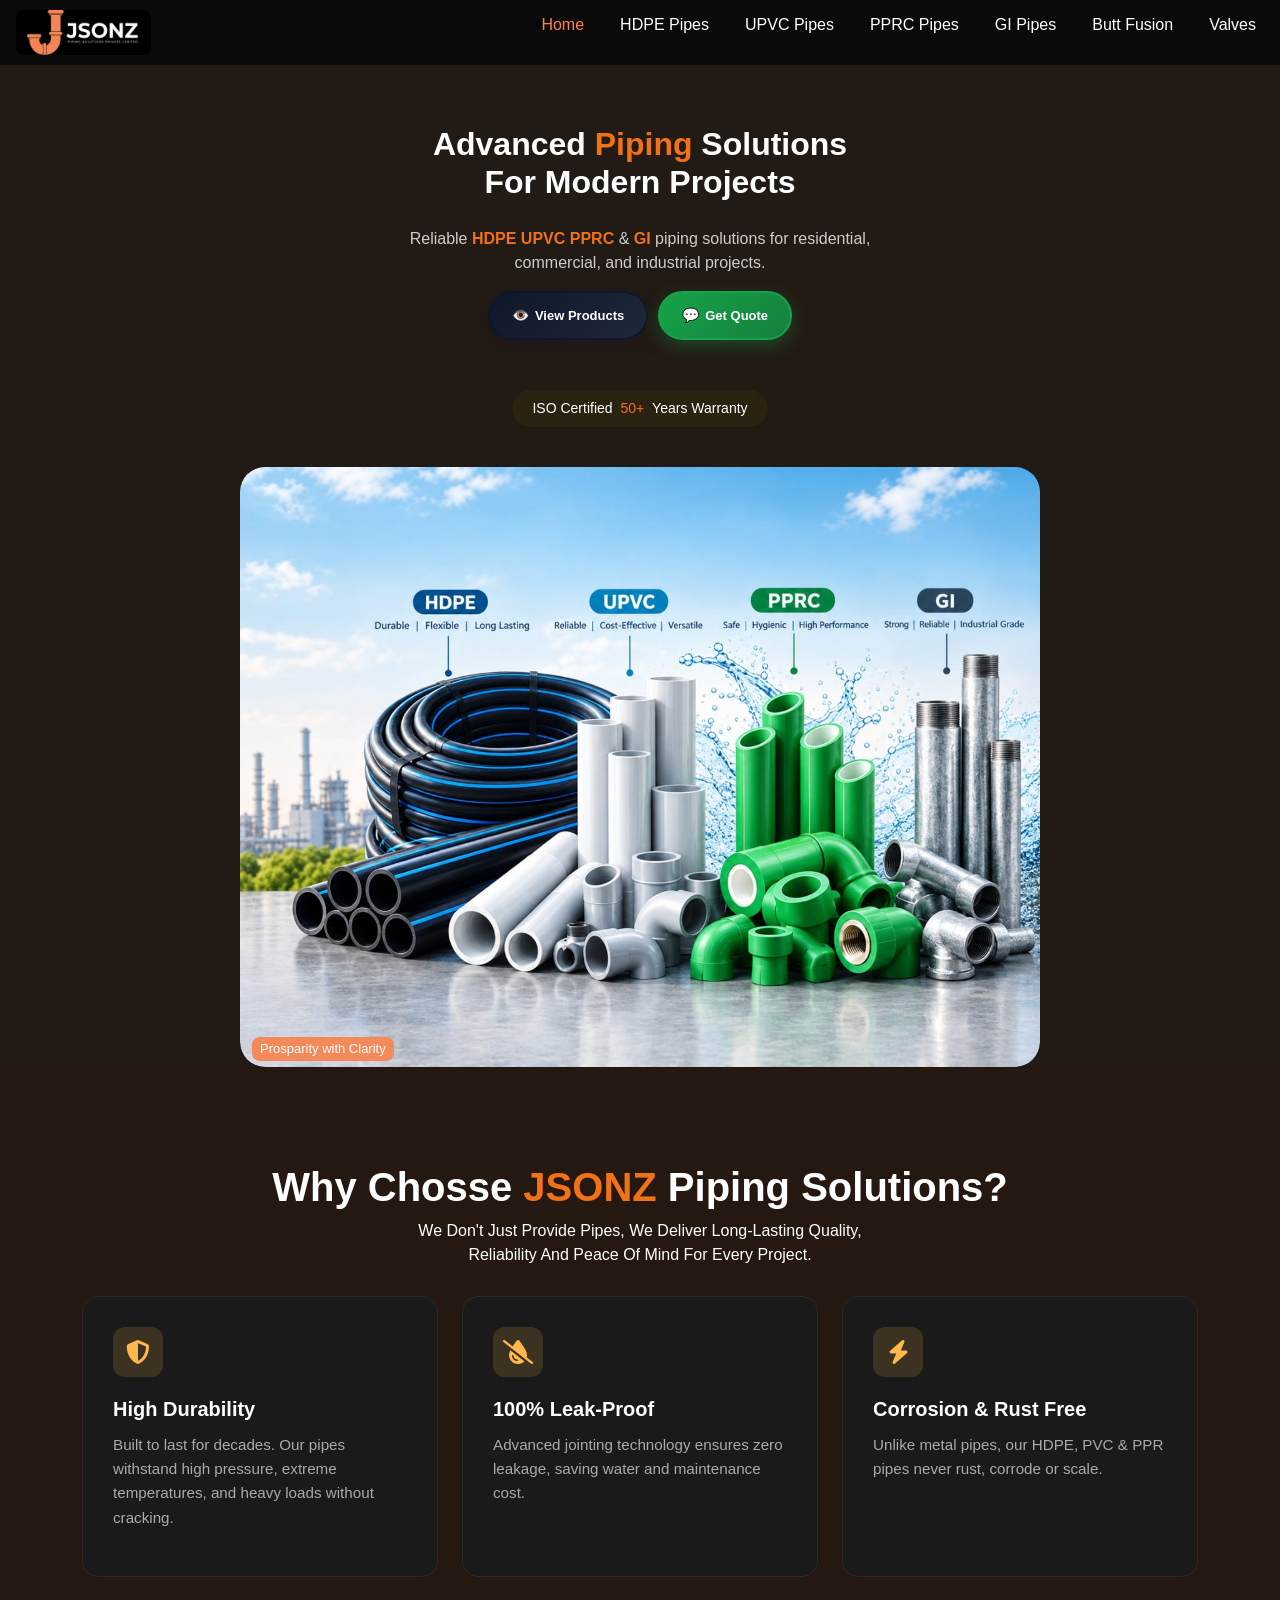
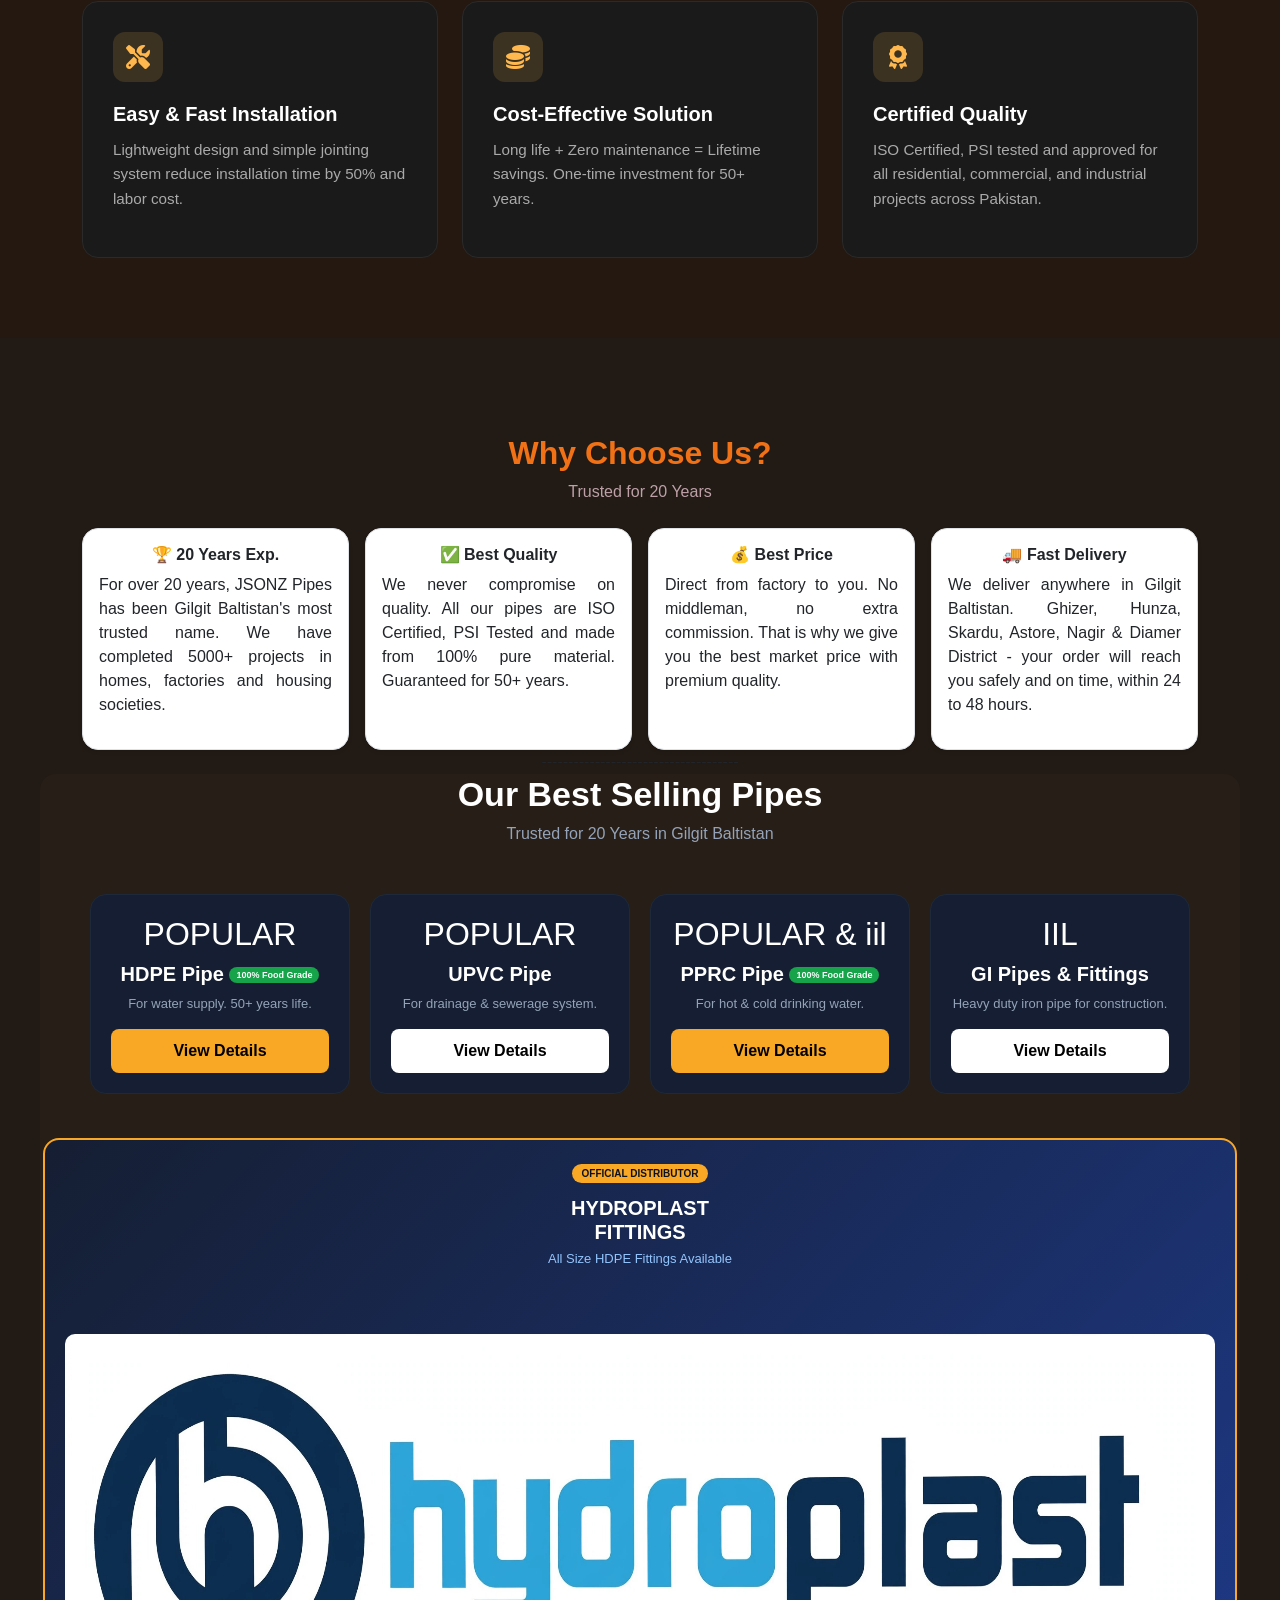
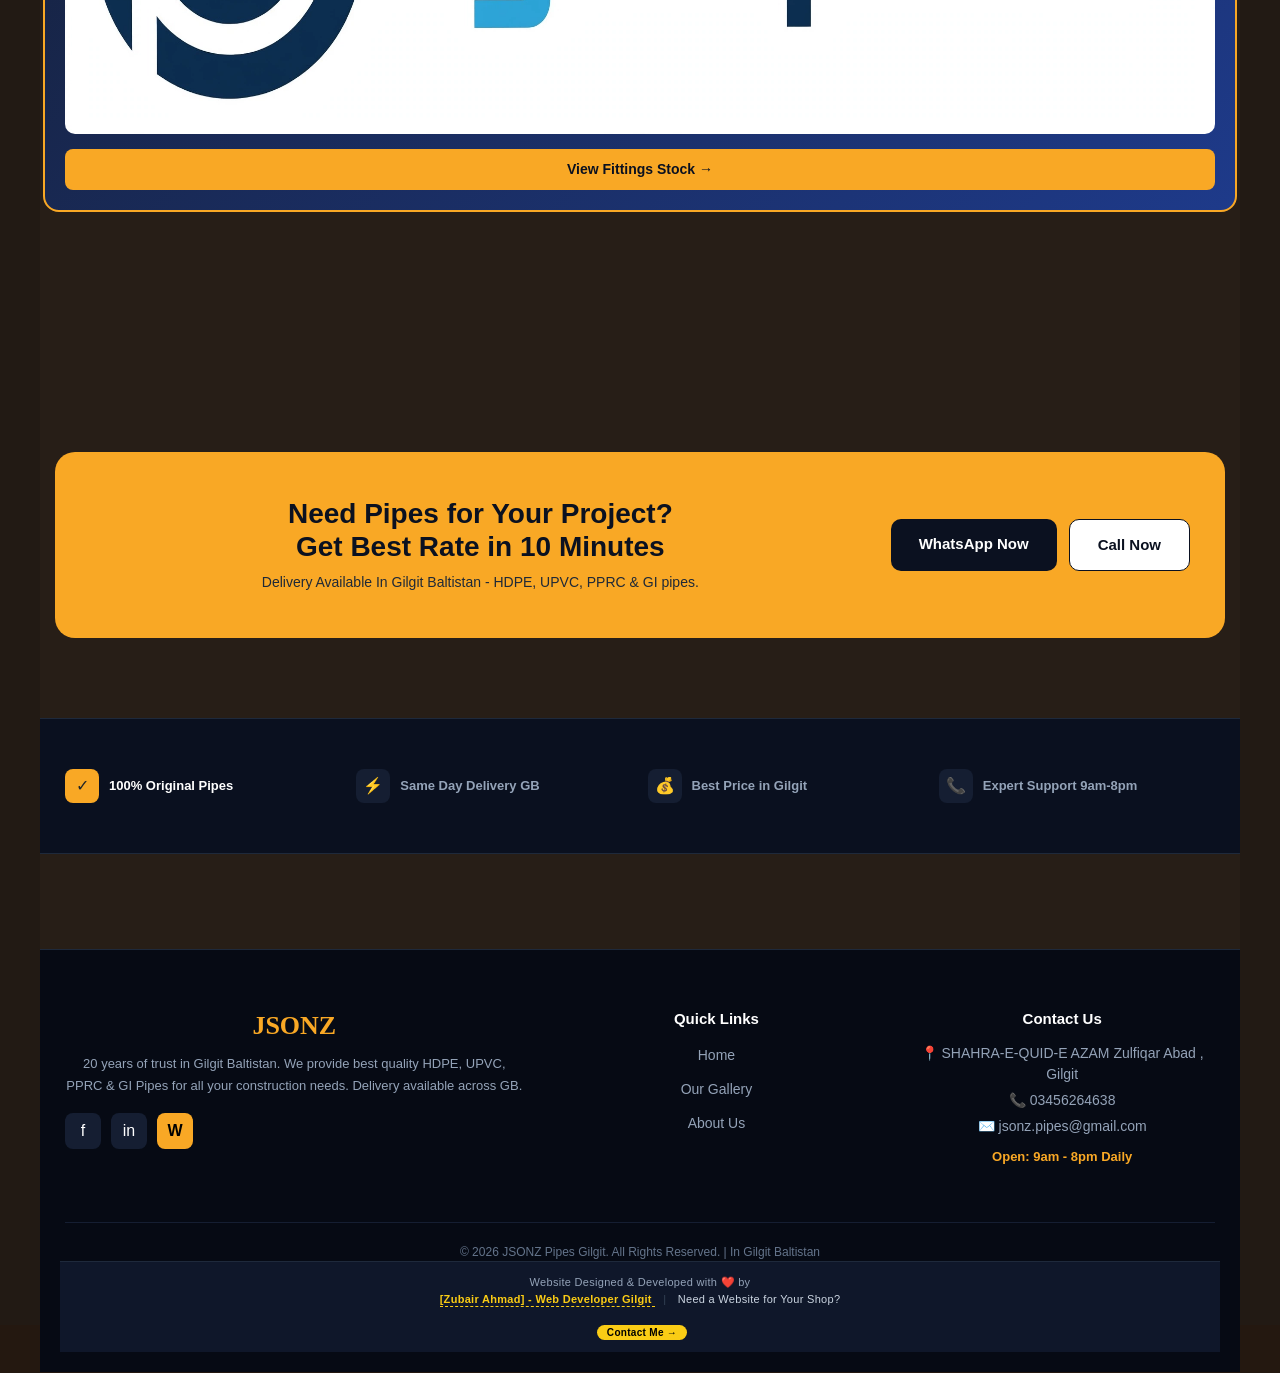
==== commit 2b5196c5: "some spealing margin and paddings changes" ====
--- a/index.html
+++ b/index.html
@@ -96,8 +96,7 @@
 
     
 
-<!-- WHY CHOOSE US - Ab bilkul iske neeche aayega -->
- <!-- <div class="p-3 mb-2 bg-body-secondary"> -->
+
   <main class="mainn">
     <section class="my-5 text-center  rounded-pill mx-auto ">
 <div class="container mt-5">
@@ -126,7 +125,7 @@
 -------------------------------------
 
 
-<section style="width:100%; display:block; background:#271e17; padding:80px 0; clear:both; border-radius: 1em;">
+<section style="width:100%; display:block; background:#271e17; padding:0px 0; clear:both; border-radius: 1em;">
   <div class="container" style="max-width:1200px; margin:auto; padding:0 15px;">
     <div class="text-center mb-5">
       <h2 style="font-weight:650; font-size:34px; color:#FFFFFF;">Our Best Selling Pipes</h2>
@@ -162,7 +161,7 @@
 
       <!-- 4. GI -->
       <div style="width:260px; background:#151E32; border:1px solid #1E293B; border-radius:16px; padding:20px; text-align:center;">
-        <h2 style="color: white;"> <abbr title="International Industries Limited">IIL</abbr></h2>
+        <h2 style="color: white;">IIL</h2>
         <h5 style="font-weight:700; color:white;"> GI Pipes & Fittings</h5>
         <p style="font-size:13px; color:#94A3B8;"> Heavy duty iron pipe for construction. <br> </p>
         <a href="GI-pipes.html" style="background:#FFFFFF; padding:10px; display:block; text-decoration:none; color:black; border-radius:8px; font-weight:700; margin-top:15px;">View Details</a>
@@ -247,8 +246,8 @@
 
   
 
- <!-- ======= JSONZ FOOTER - Final ======= -->
-<footer style="background:#060A14; padding:60px 20px 20px 20px; margin-top:auto; border-top:1px solid #1E293B; margin-top: 200px;">
+ <!-- ======= JSONZ FOOTER - Final ======= --> 
+<footer style="background:#060A14; padding:60px 20px 20px 20px; border-top:1px solid #1E293B; margin-top: 0px;">
 
   <div style="max-width:1150px; margin:auto; display:flex; flex-wrap:wrap; gap:40px; justify-content:space-between;">
     
@@ -314,6 +313,7 @@
 
 
 
+
   <script src="script.js"></script>
 </body>
 </html>
--- a/style.css
+++ b/style.css
@@ -70,7 +70,7 @@
 
 
 /* ===== HERO SECTION - NO GAP ===== */
-.main1 { background: #221a14; padding: 30px 15px 50px 15px; }
+.main1 { background: #221a14; padding: 30px 0px 0px 0px; }
 .hero-section h1 { color: white; font-weight: 650; font-size: 32px; line-height: 1.2; margin-top: 30px; }
 .hero-section h1 span { color: #f17116; }
 .hero-section .lead { color: #ccc; font-size: 16px; margin-top: 25px; }
@@ -132,34 +132,6 @@
 .my-heading span {
   color: #f17116 !important;
 }
-
-
-
-
-
-
-
-
-
-
-
-
-
-
-
-
-
-
-
-
-
-
-
-
-
-
-
-
 
 
 
@@ -441,7 +413,7 @@
 
   margin-bottom: 0 !important;
   position: relative !important;
-  bottom: -200px !important;
+  bottom: -95px !important;
 }
 
  
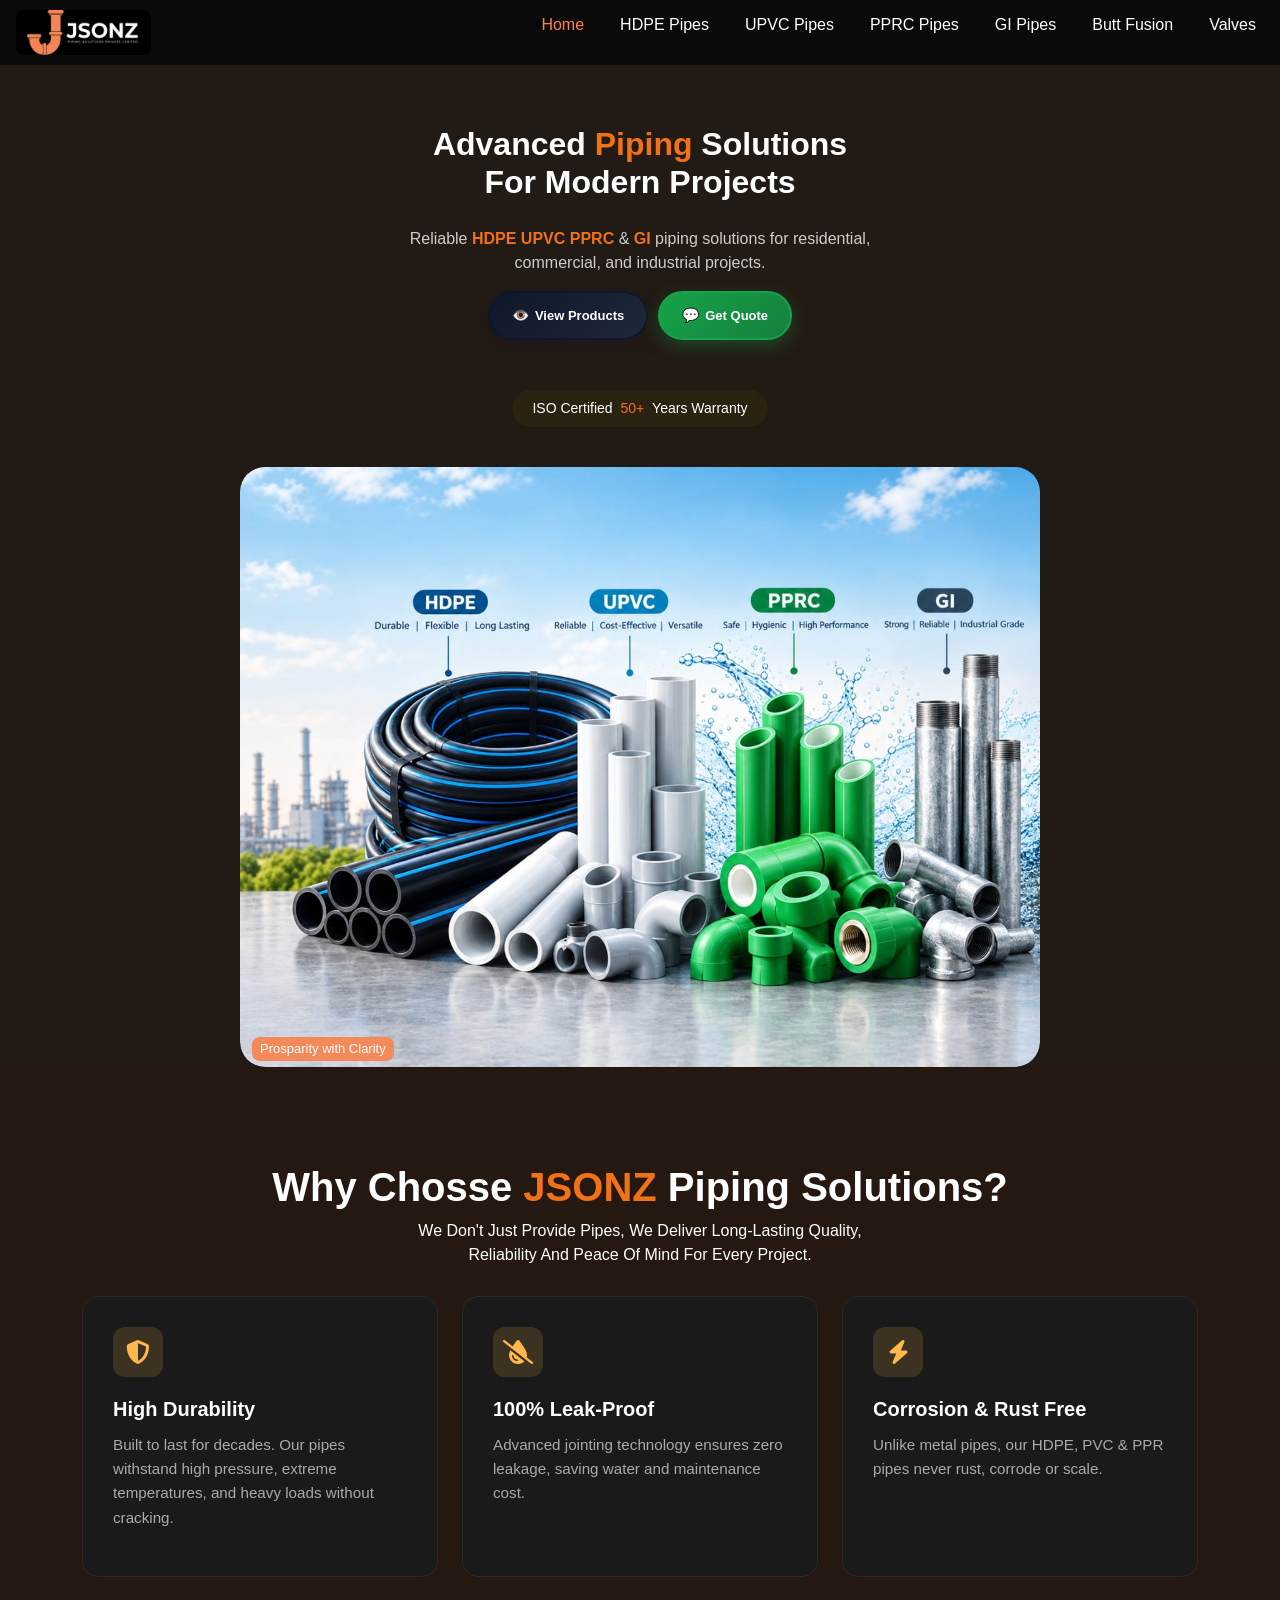
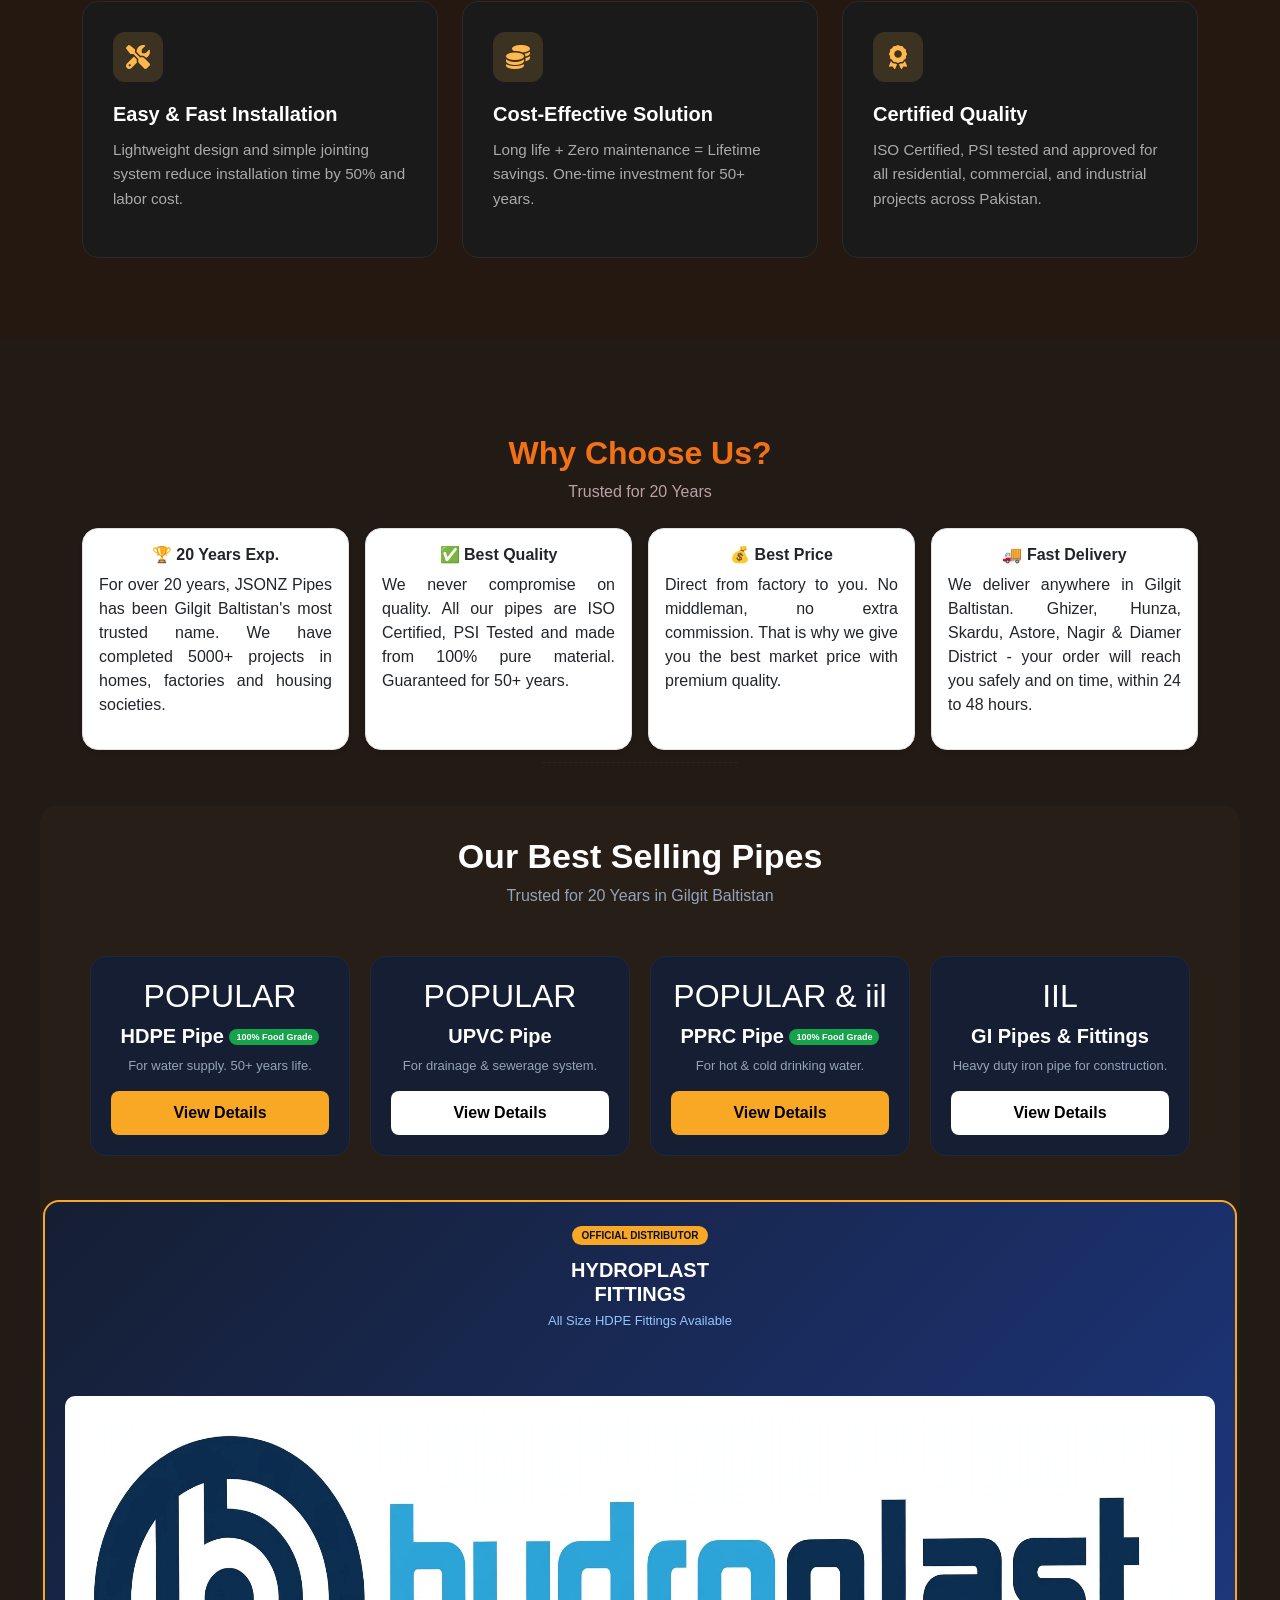
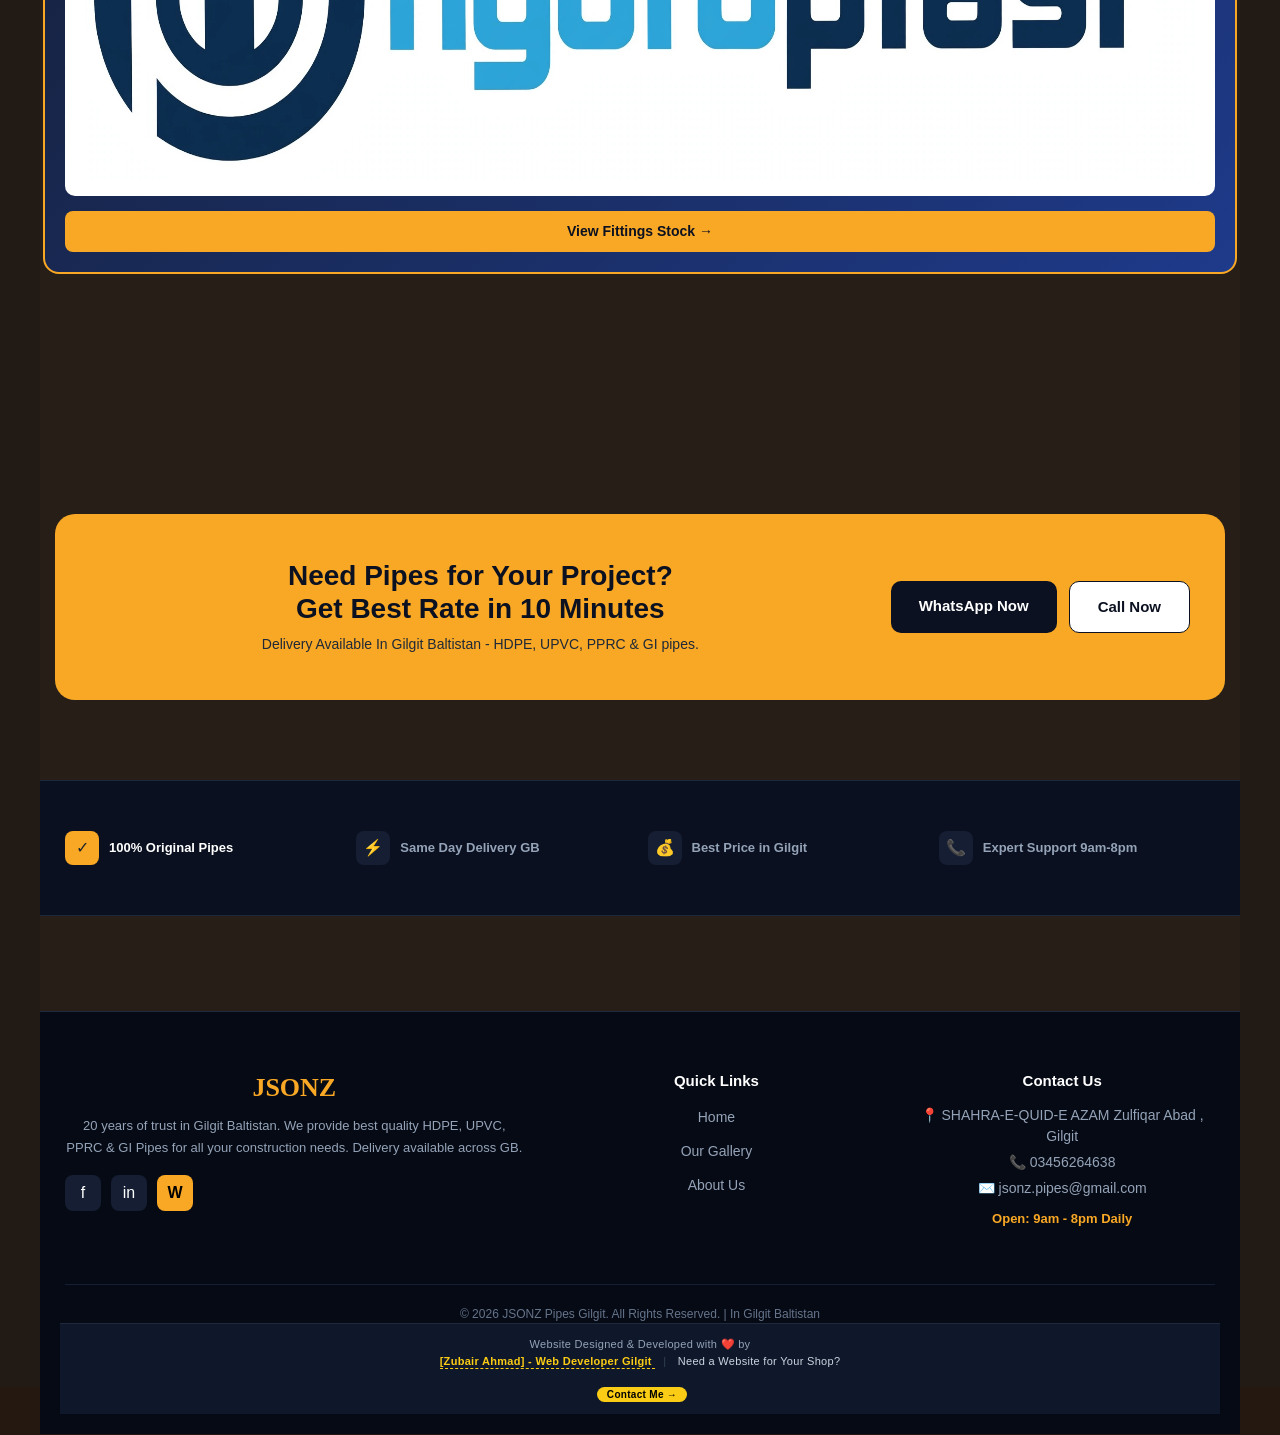
==== commit 97cbf05b: "some content changed" ====
--- a/index.html
+++ b/index.html
@@ -125,7 +125,7 @@
 -------------------------------------
 
 
-<section style="width:100%; display:block; background:#271e17; padding:0px 0; clear:both; border-radius: 1em;">
+<section style="width:100%; display:block; background:#271e17; padding:30px 0px 0px 0px; clear:both; border-radius: 1em; margin-top: 2rem;">
   <div class="container" style="max-width:1200px; margin:auto; padding:0 15px;">
     <div class="text-center mb-5">
       <h2 style="font-weight:650; font-size:34px; color:#FFFFFF;">Our Best Selling Pipes</h2>
--- a/style.css
+++ b/style.css
@@ -285,8 +285,8 @@
       font-size: 0.95rem;
       line-height: 1.6;
     }
-    .container{
-      margin-top: 50px;
+    .container h1 p{
+      margin-top: 50px !important;
     
     }
    
@@ -409,6 +409,8 @@
     display: flex;
     margin-top: 80px;
   }
+
+
   footer {
 
   margin-bottom: 0 !important;
@@ -416,6 +418,7 @@
   bottom: -95px !important;
 }
 
+
  
  
  
